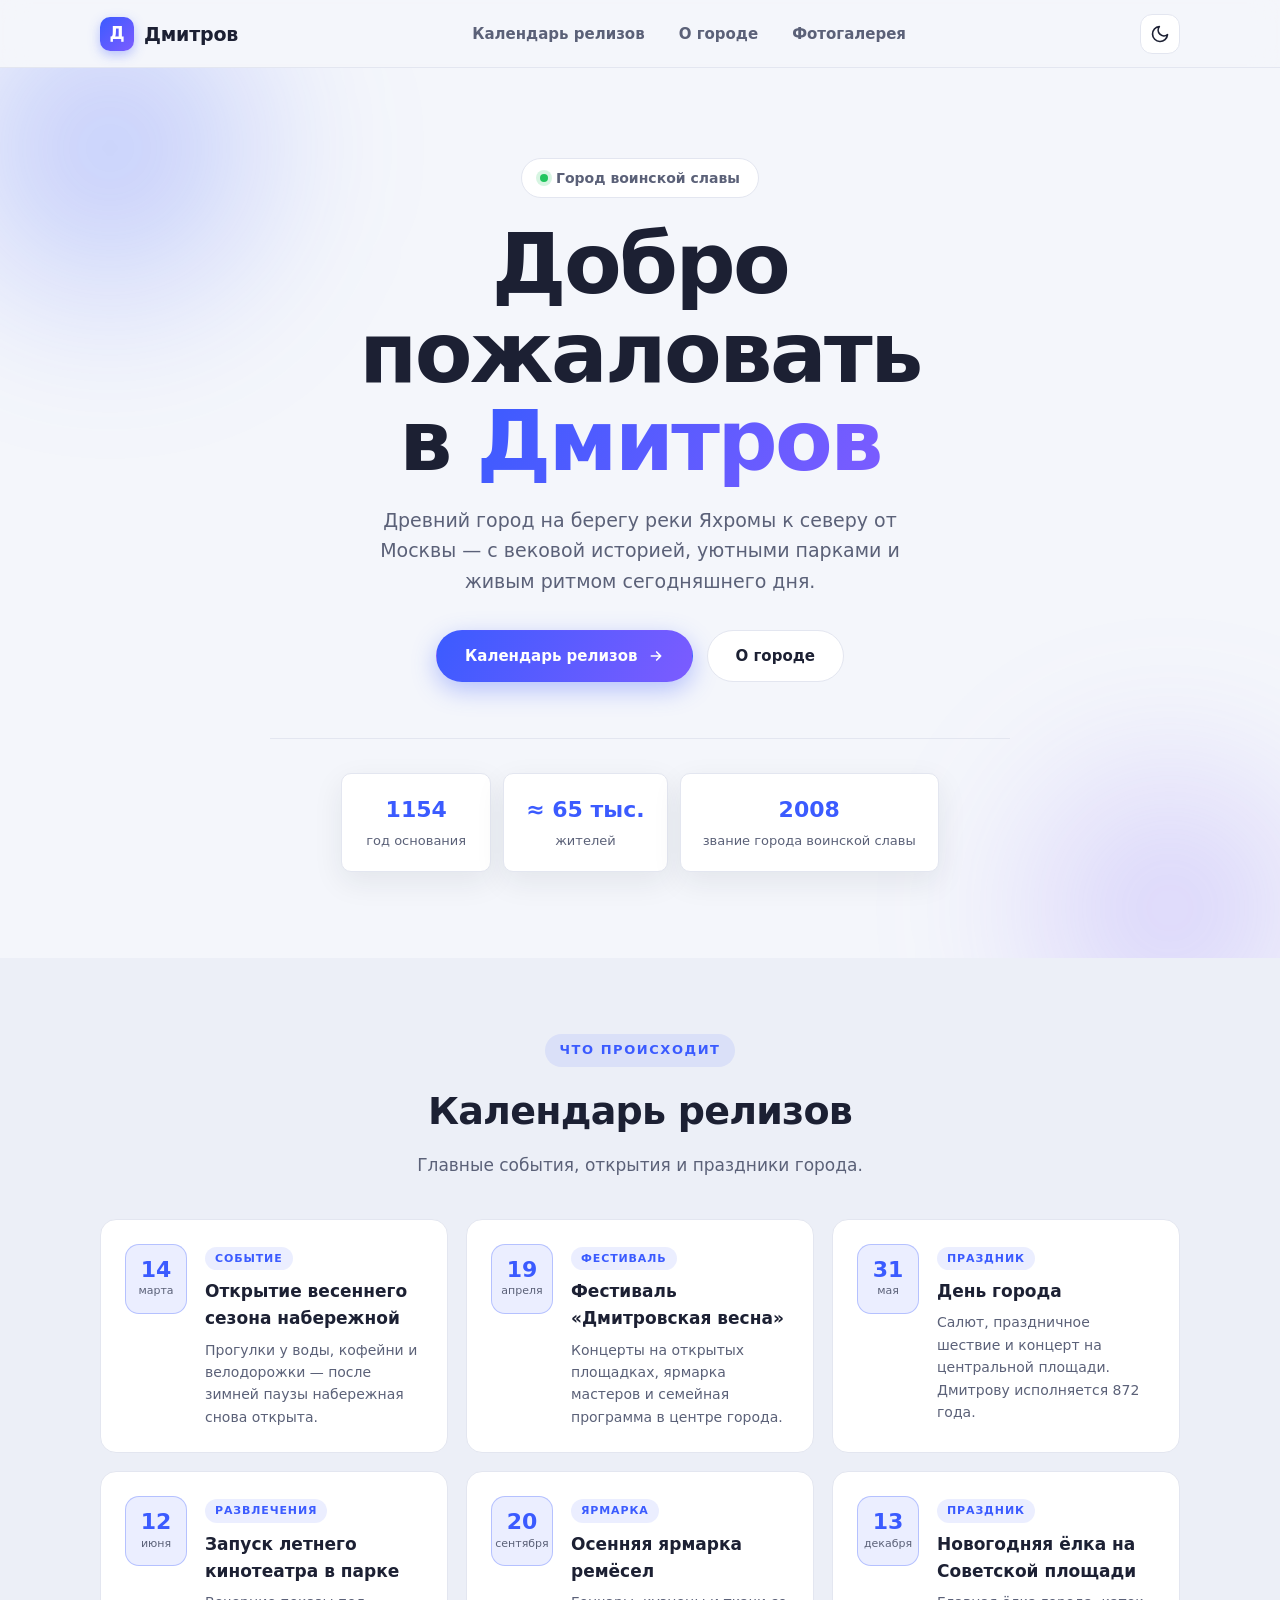
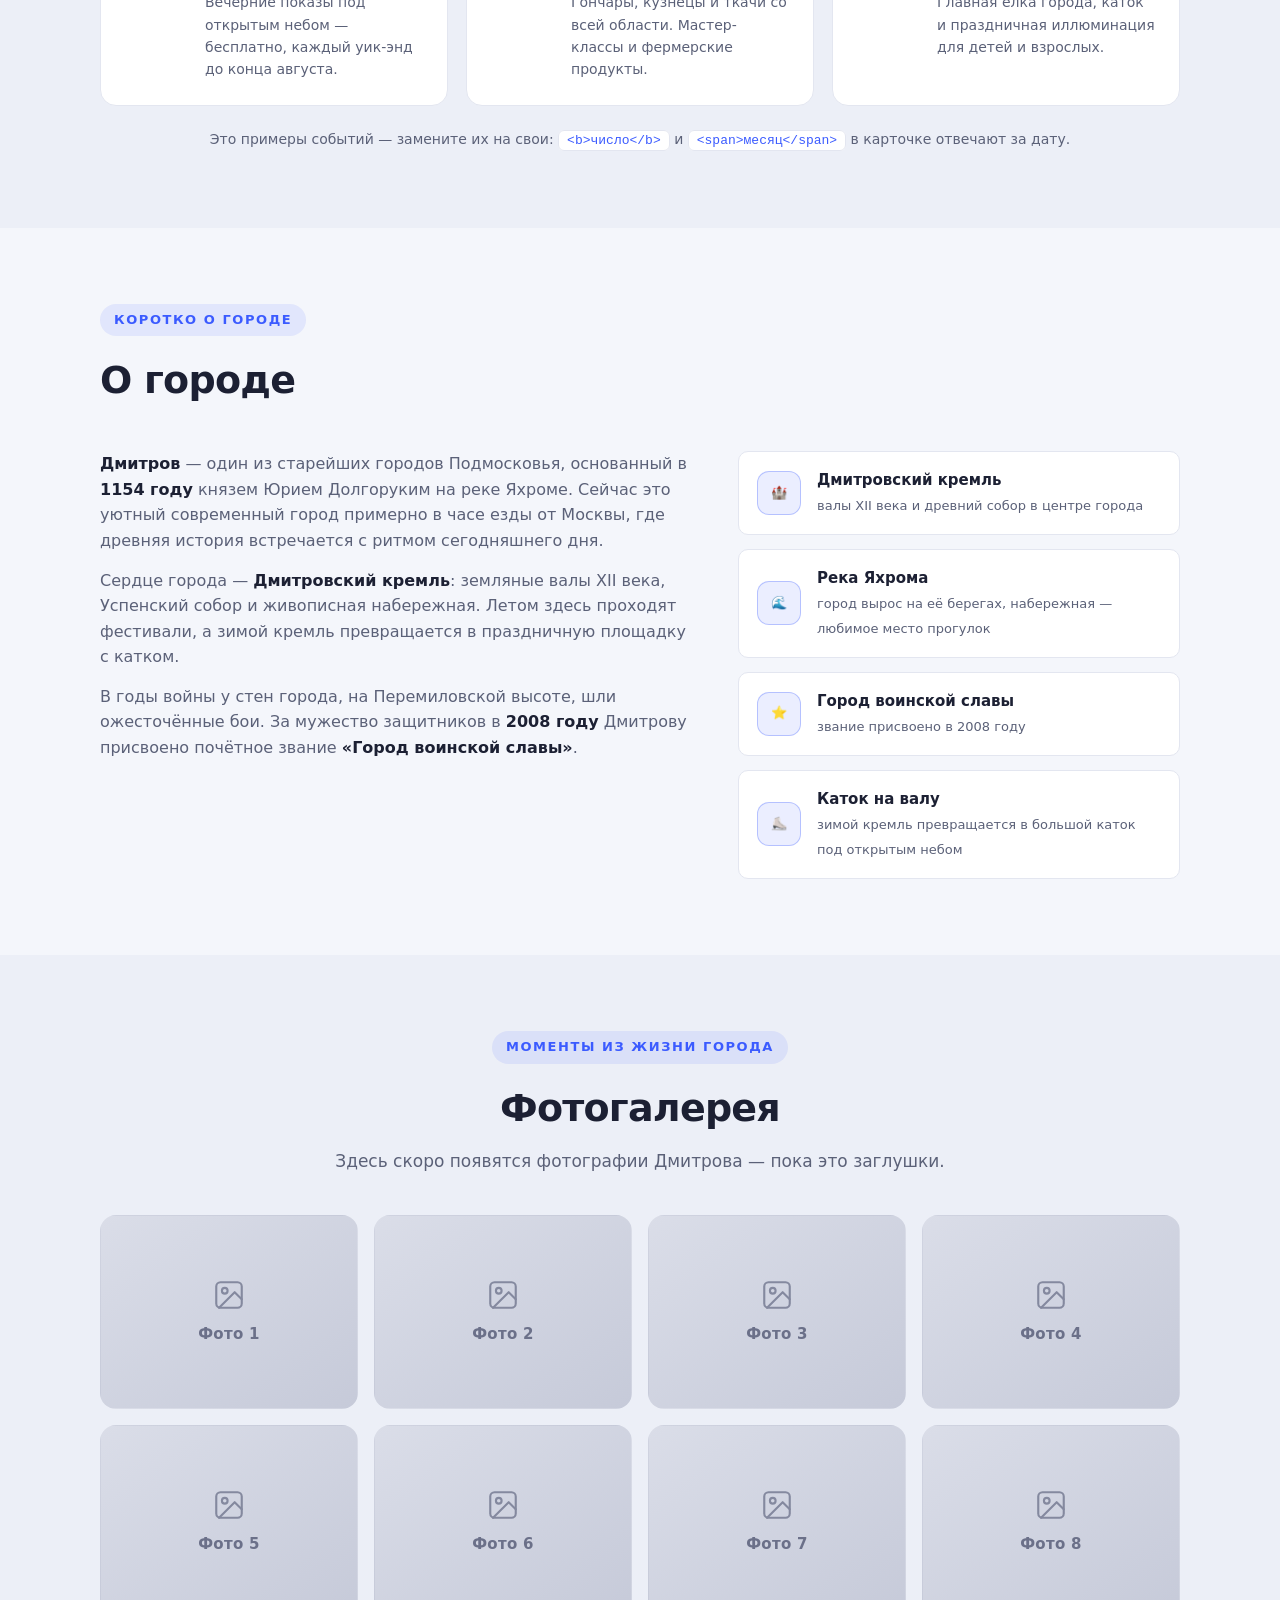
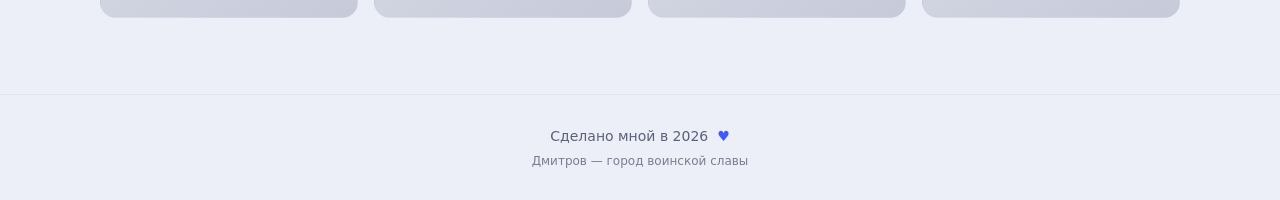
==== index.html @ 307b34b4 "Add files via upload" ====
<!DOCTYPE html>
<html lang="ru" data-theme="light">
<head>
  <meta charset="UTF-8">
  <meta name="viewport" content="width=device-width, initial-scale=1.0">
  <meta name="description" content="Дмитров — город воинской славы. Календарь релизов, обзор города и фотогалерея.">
  <title>Дмитров</title>
  <link rel="icon" href="data:image/svg+xml,%3Csvg xmlns='http://www.w3.org/2000/svg' viewBox='0 0 64 64'%3E%3Ccircle cx='32' cy='32' r='30' fill='%233b5bff'/%3E%3Ctext x='32' y='43' font-size='34' font-family='Arial' font-weight='bold' text-anchor='middle' fill='%23fff'%3E%D0%94%3C/text%3E%3C/svg%3E">
  <!-- Тема подключается до отрисовки, чтобы не мигал экран при загрузке -->
  <script>
    (function () {
      var saved = null;
      try { saved = localStorage.getItem('theme'); } catch (e) {}
      var prefersDark = window.matchMedia && window.matchMedia('(prefers-color-scheme: dark)').matches;
      document.documentElement.dataset.theme = saved || (prefersDark ? 'dark' : 'light');
    })();
  </script>
  <style>
    /* ============ Переменные и основы ============ */
    :root {
      --bg: #f4f6fb;
      --bg-alt: #eceff7;
      --surface: #ffffff;
      --text: #1c2033;
      --muted: #5b6178;
      --accent: #3b5bff;
      --accent-2: #7c5cff;
      --accent-soft: rgba(59, 91, 255, 0.10);
      --border: #e3e6f0;
      --shadow: 0 10px 30px rgba(28, 32, 51, 0.08);
      --shadow-lg: 0 18px 50px rgba(28, 32, 51, 0.14);
      --radius: 16px;
      --radius-sm: 10px;
      --header-h: 68px;
      --font: "Segoe UI", system-ui, -apple-system, "Helvetica Neue", Arial, sans-serif;
    }
    [data-theme="dark"] {
      --bg: #0e1120;
      --bg-alt: #141a2e;
      --surface: #181e36;
      --text: #eef0f8;
      --muted: #98a0bf;
      --accent: #8ba1ff;
      --accent-2: #a98bff;
      --accent-soft: rgba(139, 161, 255, 0.14);
      --border: #272e4d;
      --shadow: 0 10px 30px rgba(0, 0, 0, 0.35);
      --shadow-lg: 0 18px 50px rgba(0, 0, 0, 0.45);
    }

    * { margin: 0; padding: 0; box-sizing: border-box; }
    html { scroll-behavior: smooth; }
    body {
      font-family: var(--font);
      background: var(--bg);
      color: var(--text);
      line-height: 1.6;
      transition: background-color 0.35s ease, color 0.35s ease;
      -webkit-font-smoothing: antialiased;
    }
    a { color: var(--accent); text-decoration: none; }
    img { max-width: 100%; display: block; }

    .container { max-width: 1120px; margin: 0 auto; padding: 0 20px; }
    section[id] { scroll-margin-top: calc(var(--header-h) + 12px); }

    /* ============ Заголовки разделов ============ */
    .section { padding: 76px 0; }
    .section-head { max-width: 640px; margin-bottom: 40px; }
    .section-head.center { margin-left: auto; margin-right: auto; text-align: center; }
    .overline {
      display: inline-flex; align-items: center; gap: 8px;
      font-size: 13px; font-weight: 600; letter-spacing: 0.12em;
      text-transform: uppercase; color: var(--accent);
      background: var(--accent-soft);
      padding: 6px 14px; border-radius: 999px; margin-bottom: 14px;
    }
    .section-title { font-size: clamp(26px, 4vw, 38px); font-weight: 800; letter-spacing: -0.02em; }
    .section-sub { color: var(--muted); margin-top: 10px; font-size: 17px; }

    /* ============ Шапка ============ */
    .site-header {
      position: sticky; top: 0; z-index: 50;
      height: var(--header-h);
      background: color-mix(in srgb, var(--bg) 82%, transparent);
      -webkit-backdrop-filter: blur(14px);
      backdrop-filter: blur(14px);
      border-bottom: 1px solid var(--border);
    }
    .header-inner {
      height: var(--header-h);
      display: flex; align-items: center; justify-content: space-between; gap: 16px;
    }
    .brand { display: flex; align-items: center; gap: 10px; font-weight: 800; font-size: 19px; color: var(--text); letter-spacing: -0.01em; }
    .brand:hover { color: var(--accent); }
    .brand-logo {
      width: 34px; height: 34px; border-radius: 10px; flex-shrink: 0;
      display: grid; place-items: center;
      background: linear-gradient(135deg, var(--accent), var(--accent-2));
      color: #fff; font-weight: 800; font-size: 17px;
      box-shadow: 0 4px 12px rgba(59, 91, 255, 0.35);
    }
    .main-nav { display: flex; gap: 6px; }
    .main-nav a {
      color: var(--muted); font-weight: 600; font-size: 15px;
      padding: 8px 14px; border-radius: 999px; transition: color 0.25s, background-color 0.25s;
    }
    .main-nav a:hover { color: var(--accent); background: var(--accent-soft); }
    .header-actions { display: flex; align-items: center; gap: 8px; }
    .icon-btn {
      width: 40px; height: 40px; border-radius: 12px; border: 1px solid var(--border);
      background: var(--surface); color: var(--text); cursor: pointer;
      display: grid; place-items: center; transition: transform 0.2s, border-color 0.25s, box-shadow 0.25s;
      font-size: 18px;
    }
    .icon-btn:hover { transform: translateY(-2px); border-color: var(--accent); box-shadow: var(--shadow); }
    .icon-btn svg { width: 20px; height: 20px; }
    .nav-toggle { display: none; }

    /* иконки темы: показываем нужную в зависимости от data-theme */
    [data-theme="light"] .icon-sun { display: none; }
    [data-theme="dark"] .icon-moon { display: none; }

    /* ============ Герой ============ */
    .hero { position: relative; overflow: hidden; padding: 90px 0 86px; }
    .hero::before, .hero::after {
      content: ""; position: absolute; border-radius: 50%; filter: blur(70px); z-index: -1;
    }
    .hero::before { width: 460px; height: 460px; top: -150px; left: -120px; background: radial-gradient(circle, rgba(59, 91, 255, 0.35), transparent 65%); }
    .hero::after { width: 420px; height: 420px; bottom: -160px; right: -100px; background: radial-gradient(circle, rgba(124, 92, 255, 0.30), transparent 65%); }
    .hero-inner { text-align: center; max-width: 780px; margin: 0 auto; }
    .hero-badge {
      display: inline-flex; align-items: center; gap: 8px;
      font-size: 14px; font-weight: 600; color: var(--muted);
      border: 1px solid var(--border); background: var(--surface);
      padding: 8px 18px; border-radius: 999px; margin-bottom: 22px;
    }
    .hero-badge .dot { width: 8px; height: 8px; border-radius: 50%; background: #22c55e; box-shadow: 0 0 0 4px rgba(34, 197, 94, 0.18); }
    .hero-title {
      font-size: clamp(44px, 9vw, 84px); font-weight: 900; letter-spacing: -0.03em; line-height: 1.05;
    }
    .hero-title .grad {
      background: linear-gradient(120deg, var(--accent), var(--accent-2));
      -webkit-background-clip: text; background-clip: text; color: transparent;
    }
    .hero-sub { color: var(--muted); font-size: clamp(16px, 2.4vw, 19px); margin: 20px auto 34px; max-width: 560px; }
    .hero-actions { display: flex; gap: 14px; justify-content: center; flex-wrap: wrap; }
    .btn {
      display: inline-flex; align-items: center; gap: 10px;
      padding: 13px 28px; border-radius: 999px; font-weight: 700; font-size: 15px; cursor: pointer;
      border: 1px solid transparent; transition: transform 0.2s, box-shadow 0.25s, background-color 0.25s, color 0.25s;
    }
    .btn:hover { transform: translateY(-2px); }
    .btn-primary {
      background: linear-gradient(120deg, var(--accent), var(--accent-2)); color: #fff;
      box-shadow: 0 8px 24px rgba(59, 91, 255, 0.35);
    }
    .btn-primary:hover { box-shadow: 0 12px 30px rgba(59, 91, 255, 0.45); }
    .btn-ghost { background: var(--surface); color: var(--text); border-color: var(--border); }
    .btn-ghost:hover { border-color: var(--accent); color: var(--accent); box-shadow: var(--shadow); }

    .hero-stats {
      display: flex; justify-content: center; gap: 12px; flex-wrap: wrap;
      margin-top: 56px; padding-top: 34px; border-top: 1px solid var(--border);
    }
    .stat {
      min-width: 150px; padding: 18px 22px; border-radius: var(--radius-sm);
      background: var(--surface); border: 1px solid var(--border); box-shadow: var(--shadow);
    }
    .stat b { display: block; font-size: 22px; font-weight: 800; color: var(--accent); }
    .stat span { font-size: 13px; color: var(--muted); }

    /* ============ Календарь релизов ============ */
    #calendar { background: var(--bg-alt); }
    .cards-grid { display: grid; grid-template-columns: repeat(auto-fill, minmax(300px, 1fr)); gap: 18px; }
    .card {
      background: var(--surface); border: 1px solid var(--border); border-radius: var(--radius);
      padding: 24px; display: flex; gap: 18px; align-items: flex-start;
      transition: transform 0.3s, box-shadow 0.3s, border-color 0.3s;
    }
    .card:hover { transform: translateY(-4px); box-shadow: var(--shadow-lg); border-color: color-mix(in srgb, var(--accent) 45%, var(--border)); }
    .date-badge {
      flex-shrink: 0; width: 62px; height: 70px; border-radius: 14px;
      background: var(--accent-soft); border: 1px solid color-mix(in srgb, var(--accent) 30%, transparent);
      display: flex; flex-direction: column; align-items: center; justify-content: center;
    }
    .date-badge b { font-size: 22px; line-height: 1.1; color: var(--accent); }
    .date-badge span { font-size: 11px; text-transform: lowercase; color: var(--muted); }
    .card-body { flex: 1; min-width: 0; }
    .card-tag {
      display: inline-block; font-size: 11px; font-weight: 700; letter-spacing: 0.08em; text-transform: uppercase;
      color: var(--accent); background: var(--accent-soft);
      padding: 3px 10px; border-radius: 999px; margin-bottom: 8px;
    }
    .card-title { font-size: 17px; font-weight: 700; margin-bottom: 6px; }
    .card-text { font-size: 14px; color: var(--muted); }
    .cards-note { margin-top: 22px; font-size: 14px; color: var(--muted); text-align: center; }
    .cards-note code {
      background: var(--surface); border: 1px solid var(--border); border-radius: 6px;
      padding: 2px 8px; font-size: 13px; color: var(--accent);
    }

    /* ============ О городе ============ */
    .about-grid { display: grid; grid-template-columns: 1.15fr 0.85fr; gap: 40px; align-items: start; }
    .about-text p { color: var(--muted); font-size: 16px; margin-bottom: 14px; }
    .about-text p strong { color: var(--text); }
    .facts { display: grid; gap: 14px; }
    .fact {
      display: flex; gap: 16px; align-items: center;
      background: var(--surface); border: 1px solid var(--border); border-radius: var(--radius-sm);
      padding: 16px 18px; transition: transform 0.3s, box-shadow 0.3s;
    }
    .fact:hover { transform: translateX(4px); box-shadow: var(--shadow); }
    .fact-icon {
      width: 44px; height: 44px; border-radius: 12px; flex-shrink: 0;
      display: grid; place-items: center; font-size: 20px;
      background: var(--accent-soft); border: 1px solid color-mix(in srgb, var(--accent) 30%, transparent);
    }
    .fact b { display: block; font-size: 15px; }
    .fact span { font-size: 13px; color: var(--muted); }

    /* ============ Фотогалерея ============ */
    .gallery-grid { display: grid; grid-template-columns: repeat(4, 1fr); gap: 16px; }
    .photo-card {
      aspect-ratio: 4 / 3; border-radius: var(--radius); overflow: hidden;
      background: linear-gradient(145deg, #dadde8, #c6cad9);
      display: flex; flex-direction: column; align-items: center; justify-content: center; gap: 10px;
      color: #6b7089; cursor: pointer; position: relative;
      transition: transform 0.35s, box-shadow 0.35s, border-color 0.35s;
      border: 1px solid transparent;
    }
    [data-theme="dark"] .photo-card {
      background: linear-gradient(145deg, #242b49, #1a203b);
      color: #8d95b8;
    }
    .photo-card:hover { transform: translateY(-6px); box-shadow: var(--shadow-lg); border-color: color-mix(in srgb, var(--accent) 55%, transparent); }
    .photo-card svg { width: 34px; height: 34px; opacity: 0.75; }
    .photo-card span { font-size: 15px; font-weight: 700; letter-spacing: 0.02em; }
    .photo-card .hint {
      position: absolute; inset: auto 0 0 0; padding: 10px;
      text-align: center; font-size: 12px; color: var(--muted);
      background: linear-gradient(transparent, rgba(0, 0, 0, 0.35));
      opacity: 0; transform: translateY(6px); transition: opacity 0.3s, transform 0.3s;
      color: #fff;
    }
    .photo-card:hover .hint { opacity: 1; transform: translateY(0); }

    /* ============ Подвал ============ */
    .site-footer {
      border-top: 1px solid var(--border); background: var(--bg-alt);
      padding: 30px 0; text-align: center; color: var(--muted); font-size: 14px;
    }
    .site-footer .heart { color: var(--accent); }
    .site-footer .small { font-size: 12px; margin-top: 4px; opacity: 0.8; }

    /* ============ Анимация появления ============ */
    .reveal { opacity: 0; transform: translateY(26px); transition: opacity 0.7s ease, transform 0.7s ease; }
    .reveal.visible { opacity: 1; transform: translateY(0); }

    /* ============ Адаптивность ============ */
    @media (max-width: 900px) {
      .about-grid { grid-template-columns: 1fr; gap: 28px; }
      .gallery-grid { grid-template-columns: repeat(3, 1fr); }
      .photo-card:nth-child(n+7) { display: none; } /* на планшете показываем 6 фото */
    }
    @media (max-width: 720px) {
      .section { padding: 56px 0; }
      .nav-toggle { display: grid; }
      .main-nav {
        position: absolute; top: var(--header-h); left: 0; right: 0;
        flex-direction: column; gap: 0;
        background: var(--surface); border-bottom: 1px solid var(--border);
        padding: 12px 20px 16px; display: none;
        box-shadow: var(--shadow-lg);
      }
      .main-nav.open { display: flex; }
      .main-nav a { padding: 13px 14px; border-radius: 12px; }
      .hero { padding: 64px 0 60px; }
      .hero-stats { gap: 10px; }
      .stat { min-width: 130px; padding: 14px 16px; }
      .gallery-grid { grid-template-columns: repeat(2, 1fr); }
      .photo-card:nth-child(n+7) { display: flex; } /* на телефоне показываем все 8 */
    }
    @media (max-width: 420px) {
      .gallery-grid { grid-template-columns: 1fr; }
    }

    @media (prefers-reduced-motion: reduce) {
      html { scroll-behavior: auto; }
      *, *::before, *::after { transition-duration: 0.01ms !important; animation-duration: 0.01ms !important; }
      .reveal { opacity: 1; transform: none; }
    }
  </style>
</head>
<body>

  <!-- ============ Шапка ============ -->
  <header class="site-header">
    <div class="container header-inner">
      <a class="brand" href="#top">
        <span class="brand-logo">Д</span>
        <span>Дмитров</span>
      </a>
      <nav class="main-nav" id="mainNav">
        <a href="#calendar">Календарь релизов</a>
        <a href="#about">О городе</a>
        <a href="#gallery">Фотогалерея</a>
      </nav>
      <div class="header-actions">
        <button class="icon-btn" id="themeToggle" aria-label="Переключить светлую и тёмную тему">
          <svg class="icon-moon" viewBox="0 0 24 24" fill="none" stroke="currentColor" stroke-width="2" stroke-linecap="round" stroke-linejoin="round">
            <path d="M21 12.8A9 9 0 1 1 11.2 3a7 7 0 0 0 9.8 9.8z"/>
          </svg>
          <svg class="icon-sun" viewBox="0 0 24 24" fill="none" stroke="currentColor" stroke-width="2" stroke-linecap="round" stroke-linejoin="round">
            <circle cx="12" cy="12" r="4"/>
            <path d="M12 2v2M12 20v2M4.9 4.9l1.4 1.4M17.7 17.7l1.4 1.4M2 12h2M20 12h2M4.9 19.1l1.4-1.4M17.7 6.3l1.4-1.4"/>
          </svg>
        </button>
        <button class="icon-btn nav-toggle" id="navToggle" aria-label="Открыть меню" aria-expanded="false">
          <svg viewBox="0 0 24 24" fill="none" stroke="currentColor" stroke-width="2" stroke-linecap="round">
            <path d="M3 6h18M3 12h12M3 18h18"/>
          </svg>
        </button>
      </div>
    </div>
  </header>

  <main id="top">

    <!-- ============ Герой ============ -->
    <section class="hero">
      <div class="container hero-inner">
        <span class="hero-badge"><span class="dot"></span>Город воинской славы</span>
        <h1 class="hero-title">Добро пожаловать<br>в <span class="grad">Дмитров</span></h1>
        <p class="hero-sub">Древний город на берегу реки Яхромы к северу от Москвы — с вековой историей, уютными парками и живым ритмом сегодняшнего дня.</p>
        <div class="hero-actions">
          <a class="btn btn-primary" href="#calendar">Календарь релизов
            <svg width="16" height="16" viewBox="0 0 24 24" fill="none" stroke="currentColor" stroke-width="2.5" stroke-linecap="round" stroke-linejoin="round"><path d="M5 12h14M13 6l6 6-6 6"/></svg>
          </a>
          <a class="btn btn-ghost" href="#about">О городе</a>
        </div>
        <div class="hero-stats">
          <div class="stat"><b>1154</b><span>год основания</span></div>
          <div class="stat"><b>≈ 65 тыс.</b><span>жителей</span></div>
          <div class="stat"><b>2008</b><span>звание города воинской славы</span></div>
        </div>
      </div>
    </section>

    <!-- ============ Календарь релизов ============ -->
    <section class="section" id="calendar">
      <div class="container">
        <div class="section-head center reveal">
          <span class="overline">Что происходит</span>
          <h2 class="section-title">Календарь релизов</h2>
          <p class="section-sub">Главные события, открытия и праздники города.</p>
        </div>
        <div class="cards-grid">
          <article class="card reveal">
            <div class="date-badge"><b>14</b><span>марта</span></div>
            <div class="card-body">
              <span class="card-tag">Событие</span>
              <h3 class="card-title">Открытие весеннего сезона набережной</h3>
              <p class="card-text">Прогулки у воды, кофейни и велодорожки — после зимней паузы набережная снова открыта.</p>
            </div>
          </article>
          <article class="card reveal">
            <div class="date-badge"><b>19</b><span>апреля</span></div>
            <div class="card-body">
              <span class="card-tag">Фестиваль</span>
              <h3 class="card-title">Фестиваль «Дмитровская весна»</h3>
              <p class="card-text">Концерты на открытых площадках, ярмарка мастеров и семейная программа в центре города.</p>
            </div>
          </article>
          <article class="card reveal">
            <div class="date-badge"><b>31</b><span>мая</span></div>
            <div class="card-body">
              <span class="card-tag">Праздник</span>
              <h3 class="card-title">День города</h3>
              <p class="card-text">Салют, праздничное шествие и концерт на центральной площади. Дмитрову исполняется 872 года.</p>
            </div>
          </article>
          <article class="card reveal">
            <div class="date-badge"><b>12</b><span>июня</span></div>
            <div class="card-body">
              <span class="card-tag">Развлечения</span>
              <h3 class="card-title">Запуск летнего кинотеатра в парке</h3>
              <p class="card-text">Вечерние показы под открытым небом — бесплатно, каждый уик-энд до конца августа.</p>
            </div>
          </article>
          <article class="card reveal">
            <div class="date-badge"><b>20</b><span>сентября</span></div>
            <div class="card-body">
              <span class="card-tag">Ярмарка</span>
              <h3 class="card-title">Осенняя ярмарка ремёсел</h3>
              <p class="card-text">Гончары, кузнецы и ткачи со всей области. Мастер-классы и фермерские продукты.</p>
            </div>
          </article>
          <article class="card reveal">
            <div class="date-badge"><b>13</b><span>декабря</span></div>
            <div class="card-body">
              <span class="card-tag">Праздник</span>
              <h3 class="card-title">Новогодняя ёлка на Советской площади</h3>
              <p class="card-text">Главная ёлка города, каток и праздничная иллюминация для детей и взрослых.</p>
            </div>
          </article>
        </div>
        <p class="cards-note">Это примеры событий — замените их на свои: <code>&lt;b&gt;число&lt;/b&gt;</code> и <code>&lt;span&gt;месяц&lt;/span&gt;</code> в карточке отвечают за дату.</p>
      </div>
    </section>

    <!-- ============ О городе ============ -->
    <section class="section" id="about">
      <div class="container">
        <div class="section-head reveal">
          <span class="overline">Коротко о городе</span>
          <h2 class="section-title">О городе</h2>
        </div>
        <div class="about-grid">
          <div class="about-text reveal">
            <p><strong>Дмитров</strong> — один из старейших городов Подмосковья, основанный в <strong>1154 году</strong> князем Юрием Долгоруким на реке Яхроме. Сейчас это уютный современный город примерно в часе езды от Москвы, где древняя история встречается с ритмом сегодняшнего дня.</p>
            <p>Сердце города — <strong>Дмитровский кремль</strong>: земляные валы XII века, Успенский собор и живописная набережная. Летом здесь проходят фестивали, а зимой кремль превращается в праздничную площадку с катком.</p>
            <p>В годы войны у стен города, на Перемиловской высоте, шли ожесточённые бои. За мужество защитников в <strong>2008 году</strong> Дмитрову присвоено почётное звание <strong>«Город воинской славы»</strong>.</p>
          </div>
          <div class="facts">
            <div class="fact reveal">
              <span class="fact-icon">🏰</span>
              <div><b>Дмитровский кремль</b><span>валы XII века и древний собор в центре города</span></div>
            </div>
            <div class="fact reveal">
              <span class="fact-icon">🌊</span>
              <div><b>Река Яхрома</b><span>город вырос на её берегах, набережная — любимое место прогулок</span></div>
            </div>
            <div class="fact reveal">
              <span class="fact-icon">⭐</span>
              <div><b>Город воинской славы</b><span>звание присвоено в 2008 году</span></div>
            </div>
            <div class="fact reveal">
              <span class="fact-icon">⛸️</span>
              <div><b>Каток на валу</b><span>зимой кремль превращается в большой каток под открытым небом</span></div>
            </div>
          </div>
        </div>
      </div>
    </section>

    <!-- ============ Фотогалерея ============ -->
    <section class="section" id="gallery" style="background: var(--bg-alt);">
      <div class="container">
        <div class="section-head center reveal">
          <span class="overline">Моменты из жизни города</span>
          <h2 class="section-title">Фотогалерея</h2>
          <p class="section-sub">Здесь скоро появятся фотографии Дмитрова — пока это заглушки.</p>
        </div>
        <div class="gallery-grid">
          <div class="photo-card reveal">
            <svg viewBox="0 0 24 24" fill="none" stroke="currentColor" stroke-width="1.5" stroke-linecap="round" stroke-linejoin="round">
              <rect x="3" y="3" width="18" height="18" rx="3"/><circle cx="9" cy="9" r="2"/><path d="M21 15l-5-5L5 21"/>
            </svg>
            <span>Фото 1</span>
            <span class="hint">Здесь будет фото</span>
          </div>
          <div class="photo-card reveal">
            <svg viewBox="0 0 24 24" fill="none" stroke="currentColor" stroke-width="1.5" stroke-linecap="round" stroke-linejoin="round">
              <rect x="3" y="3" width="18" height="18" rx="3"/><circle cx="9" cy="9" r="2"/><path d="M21 15l-5-5L5 21"/>
            </svg>
            <span>Фото 2</span>
            <span class="hint">Здесь будет фото</span>
          </div>
          <div class="photo-card reveal">
            <svg viewBox="0 0 24 24" fill="none" stroke="currentColor" stroke-width="1.5" stroke-linecap="round" stroke-linejoin="round">
              <rect x="3" y="3" width="18" height="18" rx="3"/><circle cx="9" cy="9" r="2"/><path d="M21 15l-5-5L5 21"/>
            </svg>
            <span>Фото 3</span>
            <span class="hint">Здесь будет фото</span>
          </div>
          <div class="photo-card reveal">
            <svg viewBox="0 0 24 24" fill="none" stroke="currentColor" stroke-width="1.5" stroke-linecap="round" stroke-linejoin="round">
              <rect x="3" y="3" width="18" height="18" rx="3"/><circle cx="9" cy="9" r="2"/><path d="M21 15l-5-5L5 21"/>
            </svg>
            <span>Фото 4</span>
            <span class="hint">Здесь будет фото</span>
          </div>
          <div class="photo-card reveal">
            <svg viewBox="0 0 24 24" fill="none" stroke="currentColor" stroke-width="1.5" stroke-linecap="round" stroke-linejoin="round">
              <rect x="3" y="3" width="18" height="18" rx="3"/><circle cx="9" cy="9" r="2"/><path d="M21 15l-5-5L5 21"/>
            </svg>
            <span>Фото 5</span>
            <span class="hint">Здесь будет фото</span>
          </div>
          <div class="photo-card reveal">
            <svg viewBox="0 0 24 24" fill="none" stroke="currentColor" stroke-width="1.5" stroke-linecap="round" stroke-linejoin="round">
              <rect x="3" y="3" width="18" height="18" rx="3"/><circle cx="9" cy="9" r="2"/><path d="M21 15l-5-5L5 21"/>
            </svg>
            <span>Фото 6</span>
            <span class="hint">Здесь будет фото</span>
          </div>
          <div class="photo-card reveal">
            <svg viewBox="0 0 24 24" fill="none" stroke="currentColor" stroke-width="1.5" stroke-linecap="round" stroke-linejoin="round">
              <rect x="3" y="3" width="18" height="18" rx="3"/><circle cx="9" cy="9" r="2"/><path d="M21 15l-5-5L5 21"/>
            </svg>
            <span>Фото 7</span>
            <span class="hint">Здесь будет фото</span>
          </div>
          <div class="photo-card reveal">
            <svg viewBox="0 0 24 24" fill="none" stroke="currentColor" stroke-width="1.5" stroke-linecap="round" stroke-linejoin="round">
              <rect x="3" y="3" width="18" height="18" rx="3"/><circle cx="9" cy="9" r="2"/><path d="M21 15l-5-5L5 21"/>
            </svg>
            <span>Фото 8</span>
            <span class="hint">Здесь будет фото</span>
          </div>
        </div>
      </div>
    </section>

  </main>

  <!-- ============ Подвал ============ -->
  <footer class="site-footer">
    <div class="container">
      Сделано мной в 2026&nbsp;&nbsp;<span class="heart">♥</span>
      <div class="small">Дмитров — город воинской славы</div>
    </div>
  </footer>

  <script>
    // ============ Переключение темы ============
    var root = document.documentElement;
    var themeToggle = document.getElementById('themeToggle');
    themeToggle.addEventListener('click', function () {
      var next = root.dataset.theme === 'dark' ? 'light' : 'dark';
      root.dataset.theme = next;
      try { localStorage.setItem('theme', next); } catch (e) {}
    });

    // ============ Мобильное меню ============
    var nav = document.getElementById('mainNav');
    var navToggle = document.getElementById('navToggle');
    navToggle.addEventListener('click', function () {
      var open = nav.classList.toggle('open');
      navToggle.setAttribute('aria-expanded', open ? 'true' : 'false');
    });
    nav.querySelectorAll('a').forEach(function (link) {
      link.addEventListener('click', function () {
        nav.classList.remove('open');
        navToggle.setAttribute('aria-expanded', 'false');
      });
    });

    // ============ Плавное появление при прокрутке ============
    if ('IntersectionObserver' in window) {
      var revealObserver = new IntersectionObserver(function (entries) {
        entries.forEach(function (entry) {
          if (entry.isIntersecting) {
            entry.target.classList.add('visible');
            revealObserver.unobserve(entry.target);
          }
        });
      }, { threshold: 0.12 });
      document.querySelectorAll('.reveal').forEach(function (el, i) {
        // лёгкая каскадная задержка для карточек сеток
        el.style.transitionDelay = Math.min((i % 4) * 70, 210) + 'ms';
        revealObserver.observe(el);
      });
    } else {
      document.querySelectorAll('.reveal').forEach(function (el) { el.classList.add('visible'); });
    }
  </script>
</body>
</html>
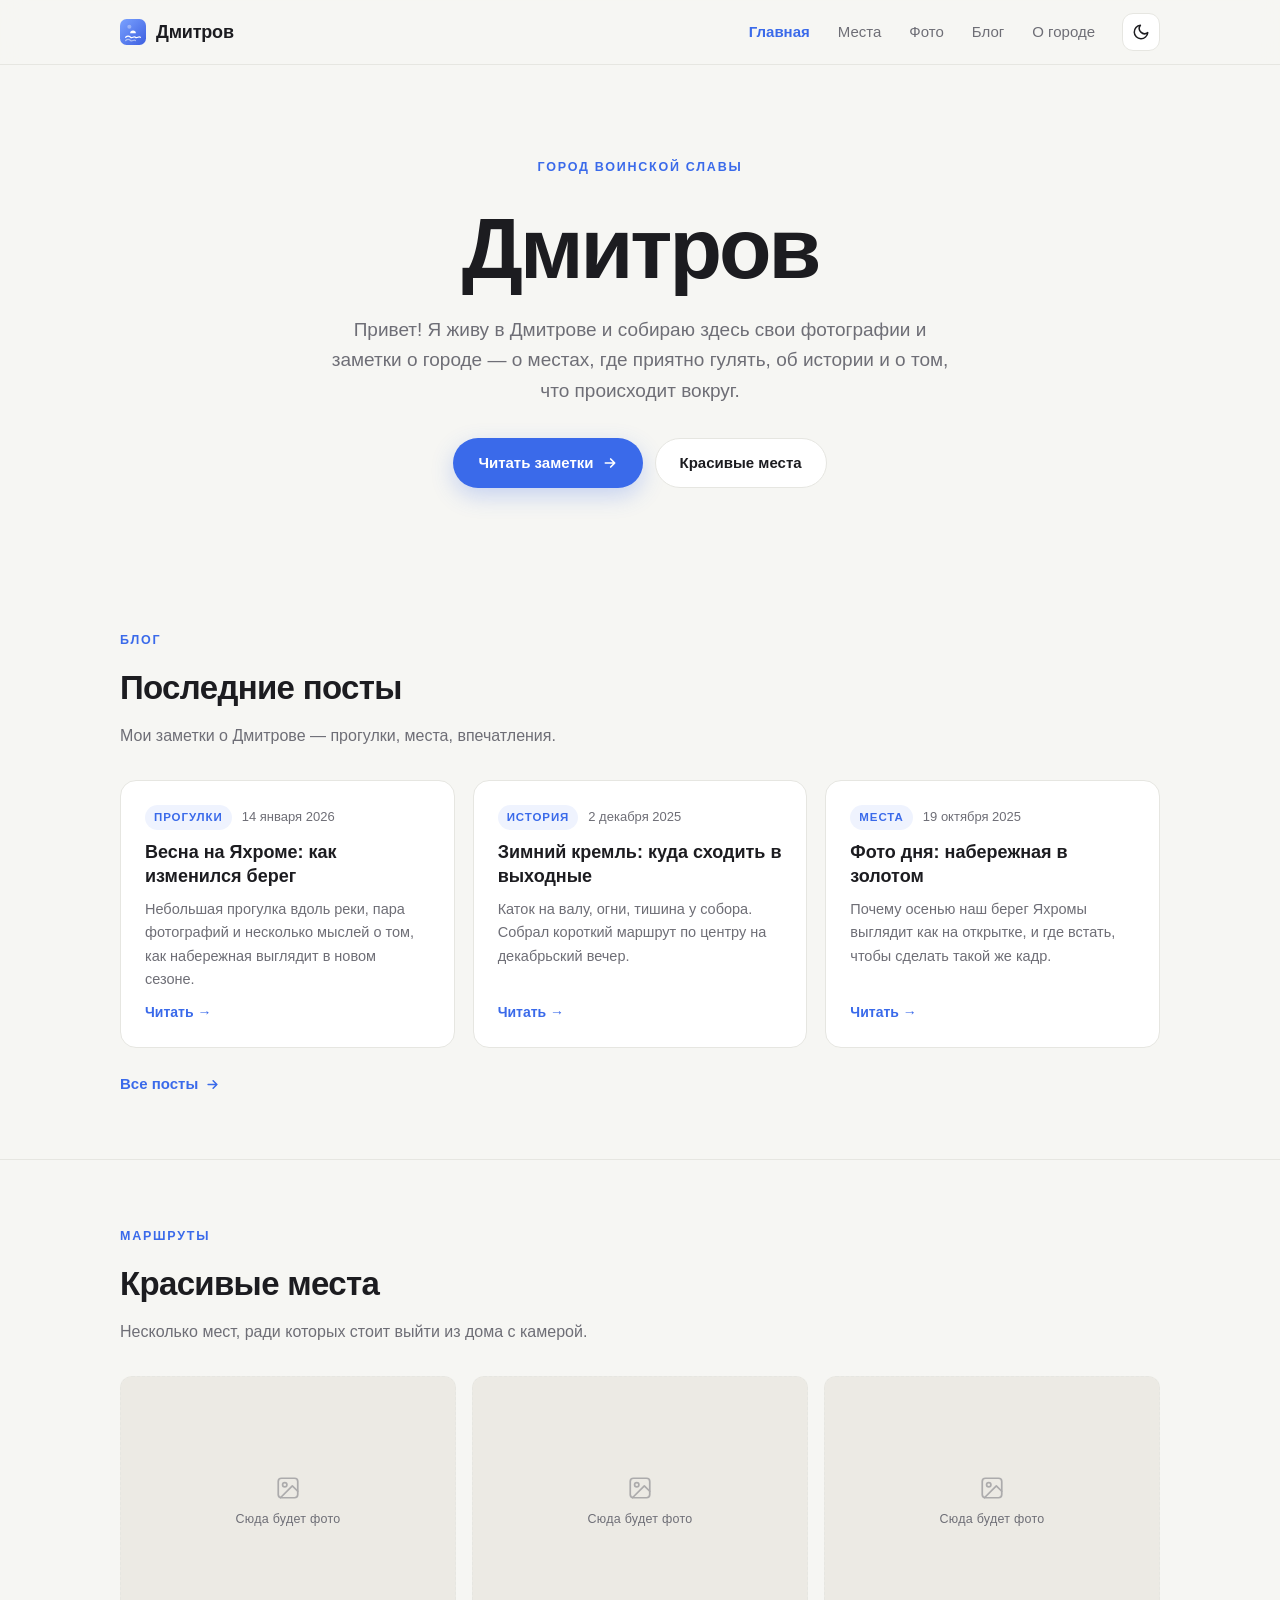
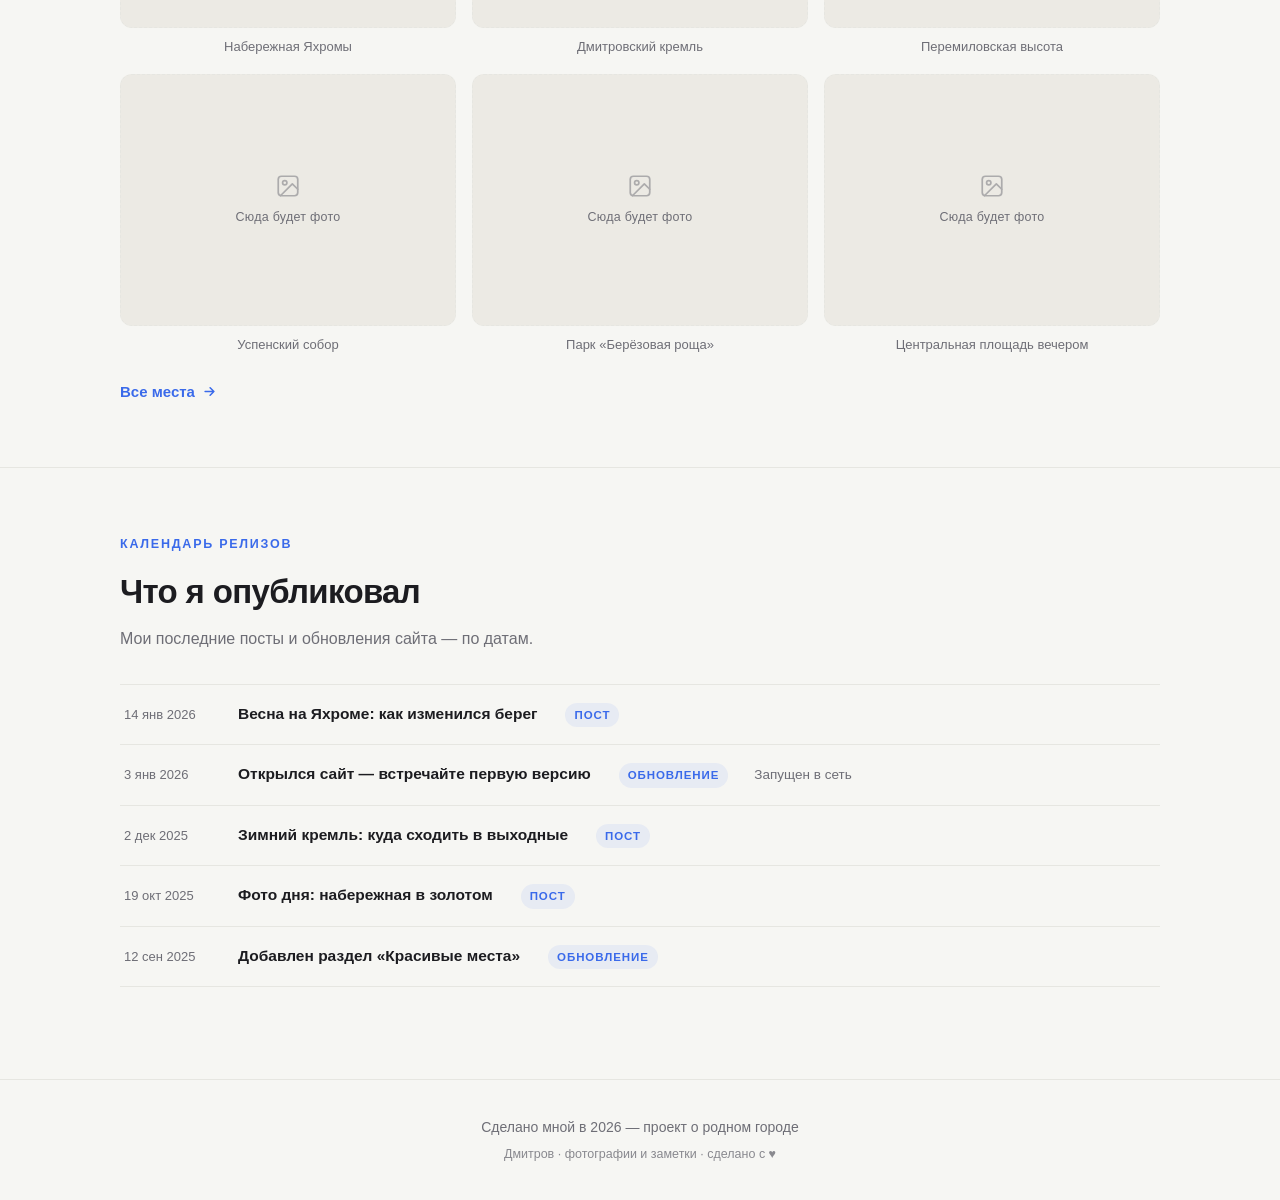
==== commit 73a3e2b1: "Add files via upload" ====
--- a/index.html
+++ b/index.html
@@ -3,511 +3,175 @@
 <head>
   <meta charset="UTF-8">
   <meta name="viewport" content="width=device-width, initial-scale=1.0">
-  <meta name="description" content="Дмитров — город воинской славы. Календарь релизов, обзор города и фотогалерея.">
-  <title>Дмитров</title>
-  <link rel="icon" href="data:image/svg+xml,%3Csvg xmlns='http://www.w3.org/2000/svg' viewBox='0 0 64 64'%3E%3Ccircle cx='32' cy='32' r='30' fill='%233b5bff'/%3E%3Ctext x='32' y='43' font-size='34' font-family='Arial' font-weight='bold' text-anchor='middle' fill='%23fff'%3E%D0%94%3C/text%3E%3C/svg%3E">
-  <!-- Тема подключается до отрисовки, чтобы не мигал экран при загрузке -->
+  <meta name="description" content="Дмитров — мой личный сайт о родном городе: фотографии, заметки, красивые места.">
+  <meta name="theme-color" content="#3d5fe0">
+  <title>Дмитров — мой город</title>
+  <link rel="icon" type="image/svg+xml" href="favicon.svg">
+  <link rel="stylesheet" href="style.css">
+  <!-- Тема ставится до отрисовки, чтобы не мигал экран -->
   <script>
     (function () {
-      var saved = null;
-      try { saved = localStorage.getItem('theme'); } catch (e) {}
-      var prefersDark = window.matchMedia && window.matchMedia('(prefers-color-scheme: dark)').matches;
-      document.documentElement.dataset.theme = saved || (prefersDark ? 'dark' : 'light');
+      var s = 'light';
+      try { s = localStorage.getItem('theme') || s; } catch (e) {}
+      if (s !== 'light' && s !== 'dark') { s = 'light'; }
+      document.documentElement.dataset.theme = s;
+      document.documentElement.classList.add('js');
     })();
   </script>
-  <style>
-    /* ============ Переменные и основы ============ */
-    :root {
-      --bg: #f4f6fb;
-      --bg-alt: #eceff7;
-      --surface: #ffffff;
-      --text: #1c2033;
-      --muted: #5b6178;
-      --accent: #3b5bff;
-      --accent-2: #7c5cff;
-      --accent-soft: rgba(59, 91, 255, 0.10);
-      --border: #e3e6f0;
-      --shadow: 0 10px 30px rgba(28, 32, 51, 0.08);
-      --shadow-lg: 0 18px 50px rgba(28, 32, 51, 0.14);
-      --radius: 16px;
-      --radius-sm: 10px;
-      --header-h: 68px;
-      --font: "Segoe UI", system-ui, -apple-system, "Helvetica Neue", Arial, sans-serif;
-    }
-    [data-theme="dark"] {
-      --bg: #0e1120;
-      --bg-alt: #141a2e;
-      --surface: #181e36;
-      --text: #eef0f8;
-      --muted: #98a0bf;
-      --accent: #8ba1ff;
-      --accent-2: #a98bff;
-      --accent-soft: rgba(139, 161, 255, 0.14);
-      --border: #272e4d;
-      --shadow: 0 10px 30px rgba(0, 0, 0, 0.35);
-      --shadow-lg: 0 18px 50px rgba(0, 0, 0, 0.45);
-    }
-
-    * { margin: 0; padding: 0; box-sizing: border-box; }
-    html { scroll-behavior: smooth; }
-    body {
-      font-family: var(--font);
-      background: var(--bg);
-      color: var(--text);
-      line-height: 1.6;
-      transition: background-color 0.35s ease, color 0.35s ease;
-      -webkit-font-smoothing: antialiased;
-    }
-    a { color: var(--accent); text-decoration: none; }
-    img { max-width: 100%; display: block; }
-
-    .container { max-width: 1120px; margin: 0 auto; padding: 0 20px; }
-    section[id] { scroll-margin-top: calc(var(--header-h) + 12px); }
-
-    /* ============ Заголовки разделов ============ */
-    .section { padding: 76px 0; }
-    .section-head { max-width: 640px; margin-bottom: 40px; }
-    .section-head.center { margin-left: auto; margin-right: auto; text-align: center; }
-    .overline {
-      display: inline-flex; align-items: center; gap: 8px;
-      font-size: 13px; font-weight: 600; letter-spacing: 0.12em;
-      text-transform: uppercase; color: var(--accent);
-      background: var(--accent-soft);
-      padding: 6px 14px; border-radius: 999px; margin-bottom: 14px;
-    }
-    .section-title { font-size: clamp(26px, 4vw, 38px); font-weight: 800; letter-spacing: -0.02em; }
-    .section-sub { color: var(--muted); margin-top: 10px; font-size: 17px; }
-
-    /* ============ Шапка ============ */
-    .site-header {
-      position: sticky; top: 0; z-index: 50;
-      height: var(--header-h);
-      background: color-mix(in srgb, var(--bg) 82%, transparent);
-      -webkit-backdrop-filter: blur(14px);
-      backdrop-filter: blur(14px);
-      border-bottom: 1px solid var(--border);
-    }
-    .header-inner {
-      height: var(--header-h);
-      display: flex; align-items: center; justify-content: space-between; gap: 16px;
-    }
-    .brand { display: flex; align-items: center; gap: 10px; font-weight: 800; font-size: 19px; color: var(--text); letter-spacing: -0.01em; }
-    .brand:hover { color: var(--accent); }
-    .brand-logo {
-      width: 34px; height: 34px; border-radius: 10px; flex-shrink: 0;
-      display: grid; place-items: center;
-      background: linear-gradient(135deg, var(--accent), var(--accent-2));
-      color: #fff; font-weight: 800; font-size: 17px;
-      box-shadow: 0 4px 12px rgba(59, 91, 255, 0.35);
-    }
-    .main-nav { display: flex; gap: 6px; }
-    .main-nav a {
-      color: var(--muted); font-weight: 600; font-size: 15px;
-      padding: 8px 14px; border-radius: 999px; transition: color 0.25s, background-color 0.25s;
-    }
-    .main-nav a:hover { color: var(--accent); background: var(--accent-soft); }
-    .header-actions { display: flex; align-items: center; gap: 8px; }
-    .icon-btn {
-      width: 40px; height: 40px; border-radius: 12px; border: 1px solid var(--border);
-      background: var(--surface); color: var(--text); cursor: pointer;
-      display: grid; place-items: center; transition: transform 0.2s, border-color 0.25s, box-shadow 0.25s;
-      font-size: 18px;
-    }
-    .icon-btn:hover { transform: translateY(-2px); border-color: var(--accent); box-shadow: var(--shadow); }
-    .icon-btn svg { width: 20px; height: 20px; }
-    .nav-toggle { display: none; }
-
-    /* иконки темы: показываем нужную в зависимости от data-theme */
-    [data-theme="light"] .icon-sun { display: none; }
-    [data-theme="dark"] .icon-moon { display: none; }
-
-    /* ============ Герой ============ */
-    .hero { position: relative; overflow: hidden; padding: 90px 0 86px; }
-    .hero::before, .hero::after {
-      content: ""; position: absolute; border-radius: 50%; filter: blur(70px); z-index: -1;
-    }
-    .hero::before { width: 460px; height: 460px; top: -150px; left: -120px; background: radial-gradient(circle, rgba(59, 91, 255, 0.35), transparent 65%); }
-    .hero::after { width: 420px; height: 420px; bottom: -160px; right: -100px; background: radial-gradient(circle, rgba(124, 92, 255, 0.30), transparent 65%); }
-    .hero-inner { text-align: center; max-width: 780px; margin: 0 auto; }
-    .hero-badge {
-      display: inline-flex; align-items: center; gap: 8px;
-      font-size: 14px; font-weight: 600; color: var(--muted);
-      border: 1px solid var(--border); background: var(--surface);
-      padding: 8px 18px; border-radius: 999px; margin-bottom: 22px;
-    }
-    .hero-badge .dot { width: 8px; height: 8px; border-radius: 50%; background: #22c55e; box-shadow: 0 0 0 4px rgba(34, 197, 94, 0.18); }
-    .hero-title {
-      font-size: clamp(44px, 9vw, 84px); font-weight: 900; letter-spacing: -0.03em; line-height: 1.05;
-    }
-    .hero-title .grad {
-      background: linear-gradient(120deg, var(--accent), var(--accent-2));
-      -webkit-background-clip: text; background-clip: text; color: transparent;
-    }
-    .hero-sub { color: var(--muted); font-size: clamp(16px, 2.4vw, 19px); margin: 20px auto 34px; max-width: 560px; }
-    .hero-actions { display: flex; gap: 14px; justify-content: center; flex-wrap: wrap; }
-    .btn {
-      display: inline-flex; align-items: center; gap: 10px;
-      padding: 13px 28px; border-radius: 999px; font-weight: 700; font-size: 15px; cursor: pointer;
-      border: 1px solid transparent; transition: transform 0.2s, box-shadow 0.25s, background-color 0.25s, color 0.25s;
-    }
-    .btn:hover { transform: translateY(-2px); }
-    .btn-primary {
-      background: linear-gradient(120deg, var(--accent), var(--accent-2)); color: #fff;
-      box-shadow: 0 8px 24px rgba(59, 91, 255, 0.35);
-    }
-    .btn-primary:hover { box-shadow: 0 12px 30px rgba(59, 91, 255, 0.45); }
-    .btn-ghost { background: var(--surface); color: var(--text); border-color: var(--border); }
-    .btn-ghost:hover { border-color: var(--accent); color: var(--accent); box-shadow: var(--shadow); }
-
-    .hero-stats {
-      display: flex; justify-content: center; gap: 12px; flex-wrap: wrap;
-      margin-top: 56px; padding-top: 34px; border-top: 1px solid var(--border);
-    }
-    .stat {
-      min-width: 150px; padding: 18px 22px; border-radius: var(--radius-sm);
-      background: var(--surface); border: 1px solid var(--border); box-shadow: var(--shadow);
-    }
-    .stat b { display: block; font-size: 22px; font-weight: 800; color: var(--accent); }
-    .stat span { font-size: 13px; color: var(--muted); }
-
-    /* ============ Календарь релизов ============ */
-    #calendar { background: var(--bg-alt); }
-    .cards-grid { display: grid; grid-template-columns: repeat(auto-fill, minmax(300px, 1fr)); gap: 18px; }
-    .card {
-      background: var(--surface); border: 1px solid var(--border); border-radius: var(--radius);
-      padding: 24px; display: flex; gap: 18px; align-items: flex-start;
-      transition: transform 0.3s, box-shadow 0.3s, border-color 0.3s;
-    }
-    .card:hover { transform: translateY(-4px); box-shadow: var(--shadow-lg); border-color: color-mix(in srgb, var(--accent) 45%, var(--border)); }
-    .date-badge {
-      flex-shrink: 0; width: 62px; height: 70px; border-radius: 14px;
-      background: var(--accent-soft); border: 1px solid color-mix(in srgb, var(--accent) 30%, transparent);
-      display: flex; flex-direction: column; align-items: center; justify-content: center;
-    }
-    .date-badge b { font-size: 22px; line-height: 1.1; color: var(--accent); }
-    .date-badge span { font-size: 11px; text-transform: lowercase; color: var(--muted); }
-    .card-body { flex: 1; min-width: 0; }
-    .card-tag {
-      display: inline-block; font-size: 11px; font-weight: 700; letter-spacing: 0.08em; text-transform: uppercase;
-      color: var(--accent); background: var(--accent-soft);
-      padding: 3px 10px; border-radius: 999px; margin-bottom: 8px;
-    }
-    .card-title { font-size: 17px; font-weight: 700; margin-bottom: 6px; }
-    .card-text { font-size: 14px; color: var(--muted); }
-    .cards-note { margin-top: 22px; font-size: 14px; color: var(--muted); text-align: center; }
-    .cards-note code {
-      background: var(--surface); border: 1px solid var(--border); border-radius: 6px;
-      padding: 2px 8px; font-size: 13px; color: var(--accent);
-    }
-
-    /* ============ О городе ============ */
-    .about-grid { display: grid; grid-template-columns: 1.15fr 0.85fr; gap: 40px; align-items: start; }
-    .about-text p { color: var(--muted); font-size: 16px; margin-bottom: 14px; }
-    .about-text p strong { color: var(--text); }
-    .facts { display: grid; gap: 14px; }
-    .fact {
-      display: flex; gap: 16px; align-items: center;
-      background: var(--surface); border: 1px solid var(--border); border-radius: var(--radius-sm);
-      padding: 16px 18px; transition: transform 0.3s, box-shadow 0.3s;
-    }
-    .fact:hover { transform: translateX(4px); box-shadow: var(--shadow); }
-    .fact-icon {
-      width: 44px; height: 44px; border-radius: 12px; flex-shrink: 0;
-      display: grid; place-items: center; font-size: 20px;
-      background: var(--accent-soft); border: 1px solid color-mix(in srgb, var(--accent) 30%, transparent);
-    }
-    .fact b { display: block; font-size: 15px; }
-    .fact span { font-size: 13px; color: var(--muted); }
-
-    /* ============ Фотогалерея ============ */
-    .gallery-grid { display: grid; grid-template-columns: repeat(4, 1fr); gap: 16px; }
-    .photo-card {
-      aspect-ratio: 4 / 3; border-radius: var(--radius); overflow: hidden;
-      background: linear-gradient(145deg, #dadde8, #c6cad9);
-      display: flex; flex-direction: column; align-items: center; justify-content: center; gap: 10px;
-      color: #6b7089; cursor: pointer; position: relative;
-      transition: transform 0.35s, box-shadow 0.35s, border-color 0.35s;
-      border: 1px solid transparent;
-    }
-    [data-theme="dark"] .photo-card {
-      background: linear-gradient(145deg, #242b49, #1a203b);
-      color: #8d95b8;
-    }
-    .photo-card:hover { transform: translateY(-6px); box-shadow: var(--shadow-lg); border-color: color-mix(in srgb, var(--accent) 55%, transparent); }
-    .photo-card svg { width: 34px; height: 34px; opacity: 0.75; }
-    .photo-card span { font-size: 15px; font-weight: 700; letter-spacing: 0.02em; }
-    .photo-card .hint {
-      position: absolute; inset: auto 0 0 0; padding: 10px;
-      text-align: center; font-size: 12px; color: var(--muted);
-      background: linear-gradient(transparent, rgba(0, 0, 0, 0.35));
-      opacity: 0; transform: translateY(6px); transition: opacity 0.3s, transform 0.3s;
-      color: #fff;
-    }
-    .photo-card:hover .hint { opacity: 1; transform: translateY(0); }
-
-    /* ============ Подвал ============ */
-    .site-footer {
-      border-top: 1px solid var(--border); background: var(--bg-alt);
-      padding: 30px 0; text-align: center; color: var(--muted); font-size: 14px;
-    }
-    .site-footer .heart { color: var(--accent); }
-    .site-footer .small { font-size: 12px; margin-top: 4px; opacity: 0.8; }
-
-    /* ============ Анимация появления ============ */
-    .reveal { opacity: 0; transform: translateY(26px); transition: opacity 0.7s ease, transform 0.7s ease; }
-    .reveal.visible { opacity: 1; transform: translateY(0); }
-
-    /* ============ Адаптивность ============ */
-    @media (max-width: 900px) {
-      .about-grid { grid-template-columns: 1fr; gap: 28px; }
-      .gallery-grid { grid-template-columns: repeat(3, 1fr); }
-      .photo-card:nth-child(n+7) { display: none; } /* на планшете показываем 6 фото */
-    }
-    @media (max-width: 720px) {
-      .section { padding: 56px 0; }
-      .nav-toggle { display: grid; }
-      .main-nav {
-        position: absolute; top: var(--header-h); left: 0; right: 0;
-        flex-direction: column; gap: 0;
-        background: var(--surface); border-bottom: 1px solid var(--border);
-        padding: 12px 20px 16px; display: none;
-        box-shadow: var(--shadow-lg);
-      }
-      .main-nav.open { display: flex; }
-      .main-nav a { padding: 13px 14px; border-radius: 12px; }
-      .hero { padding: 64px 0 60px; }
-      .hero-stats { gap: 10px; }
-      .stat { min-width: 130px; padding: 14px 16px; }
-      .gallery-grid { grid-template-columns: repeat(2, 1fr); }
-      .photo-card:nth-child(n+7) { display: flex; } /* на телефоне показываем все 8 */
-    }
-    @media (max-width: 420px) {
-      .gallery-grid { grid-template-columns: 1fr; }
-    }
-
-    @media (prefers-reduced-motion: reduce) {
-      html { scroll-behavior: auto; }
-      *, *::before, *::after { transition-duration: 0.01ms !important; animation-duration: 0.01ms !important; }
-      .reveal { opacity: 1; transform: none; }
-    }
-  </style>
 </head>
 <body>
 
   <!-- ============ Шапка ============ -->
-  <header class="site-header">
-    <div class="container header-inner">
-      <a class="brand" href="#top">
-        <span class="brand-logo">Д</span>
+  <header class="site-head">
+    <div class="container head-in">
+      <a class="brand" href="index.html">
+        <img src="favicon.svg" alt="" width="26" height="26">
         <span>Дмитров</span>
       </a>
       <nav class="main-nav" id="mainNav">
-        <a href="#calendar">Календарь релизов</a>
-        <a href="#about">О городе</a>
-        <a href="#gallery">Фотогалерея</a>
+        <a href="index.html" class="active">Главная</a>
+        <a href="places.html">Места</a>
+        <a href="gallery.html">Фото</a>
+        <a href="blog.html">Блог</a>
+        <a href="about.html">О городе</a>
       </nav>
-      <div class="header-actions">
-        <button class="icon-btn" id="themeToggle" aria-label="Переключить светлую и тёмную тему">
-          <svg class="icon-moon" viewBox="0 0 24 24" fill="none" stroke="currentColor" stroke-width="2" stroke-linecap="round" stroke-linejoin="round">
-            <path d="M21 12.8A9 9 0 1 1 11.2 3a7 7 0 0 0 9.8 9.8z"/>
-          </svg>
-          <svg class="icon-sun" viewBox="0 0 24 24" fill="none" stroke="currentColor" stroke-width="2" stroke-linecap="round" stroke-linejoin="round">
-            <circle cx="12" cy="12" r="4"/>
-            <path d="M12 2v2M12 20v2M4.9 4.9l1.4 1.4M17.7 17.7l1.4 1.4M2 12h2M20 12h2M4.9 19.1l1.4-1.4M17.7 6.3l1.4-1.4"/>
-          </svg>
+      <div class="head-acts">
+        <button class="icon-btn" id="themeToggle" aria-label="Сменить тему">
+          <svg class="icon-moon" viewBox="0 0 24 24" fill="none" stroke="currentColor" stroke-width="2" stroke-linecap="round" stroke-linejoin="round"><path d="M21 12.8A9 9 0 1 1 11.2 3a7 7 0 0 0 9.8 9.8z"/></svg>
+          <svg class="icon-sun" viewBox="0 0 24 24" fill="none" stroke="currentColor" stroke-width="2" stroke-linecap="round" stroke-linejoin="round"><circle cx="12" cy="12" r="4"/><path d="M12 2v2M12 20v2M4.9 4.9l1.4 1.4M17.7 17.7l1.4 1.4M2 12h2M20 12h2M4.9 19.1l1.4-1.4M17.7 6.3l1.4-1.4"/></svg>
         </button>
-        <button class="icon-btn nav-toggle" id="navToggle" aria-label="Открыть меню" aria-expanded="false">
-          <svg viewBox="0 0 24 24" fill="none" stroke="currentColor" stroke-width="2" stroke-linecap="round">
-            <path d="M3 6h18M3 12h12M3 18h18"/>
-          </svg>
+        <button class="icon-btn nav-toggle" id="navToggle" aria-label="Меню" aria-expanded="false">
+          <svg viewBox="0 0 24 24" fill="none" stroke="currentColor" stroke-width="2" stroke-linecap="round"><path d="M3 6h18M3 12h12M3 18h18"/></svg>
         </button>
       </div>
     </div>
   </header>
 
-  <main id="top">
+  <main>
 
     <!-- ============ Герой ============ -->
     <section class="hero">
-      <div class="container hero-inner">
-        <span class="hero-badge"><span class="dot"></span>Город воинской славы</span>
-        <h1 class="hero-title">Добро пожаловать<br>в <span class="grad">Дмитров</span></h1>
-        <p class="hero-sub">Древний город на берегу реки Яхромы к северу от Москвы — с вековой историей, уютными парками и живым ритмом сегодняшнего дня.</p>
-        <div class="hero-actions">
-          <a class="btn btn-primary" href="#calendar">Календарь релизов
-            <svg width="16" height="16" viewBox="0 0 24 24" fill="none" stroke="currentColor" stroke-width="2.5" stroke-linecap="round" stroke-linejoin="round"><path d="M5 12h14M13 6l6 6-6 6"/></svg>
+      <div class="container hero-in">
+        <span class="label">Город воинской славы</span>
+        <h1>Дмитров</h1>
+        <p class="tagline">Привет! Я живу в Дмитрове и собираю здесь свои фотографии и заметки о городе — о местах, где приятно гулять, об истории и о том, что происходит вокруг.</p>
+        <div class="hero-acts">
+          <a class="btn primary" href="blog.html">Читать заметки
+            <svg viewBox="0 0 24 24" fill="none" stroke="currentColor" stroke-width="2.5" stroke-linecap="round" stroke-linejoin="round"><path d="M5 12h14M13 6l6 6-6 6"/></svg>
           </a>
-          <a class="btn btn-ghost" href="#about">О городе</a>
-        </div>
-        <div class="hero-stats">
-          <div class="stat"><b>1154</b><span>год основания</span></div>
-          <div class="stat"><b>≈ 65 тыс.</b><span>жителей</span></div>
-          <div class="stat"><b>2008</b><span>звание города воинской славы</span></div>
+          <a class="btn ghost" href="places.html">Красивые места</a>
         </div>
       </div>
     </section>
 
-    <!-- ============ Календарь релизов ============ -->
-    <section class="section" id="calendar">
+    <!-- ============ Последние посты ============ -->
+    <section class="section" id="posts">
       <div class="container">
-        <div class="section-head center reveal">
-          <span class="overline">Что происходит</span>
-          <h2 class="section-title">Календарь релизов</h2>
-          <p class="section-sub">Главные события, открытия и праздники города.</p>
+        <div class="section-head reveal">
+          <span class="label">Блог</span>
+          <h2>Последние посты</h2>
+          <p>Мои заметки о Дмитрове — прогулки, места, впечатления.</p>
         </div>
-        <div class="cards-grid">
-          <article class="card reveal">
-            <div class="date-badge"><b>14</b><span>марта</span></div>
-            <div class="card-body">
-              <span class="card-tag">Событие</span>
-              <h3 class="card-title">Открытие весеннего сезона набережной</h3>
-              <p class="card-text">Прогулки у воды, кофейни и велодорожки — после зимней паузы набережная снова открыта.</p>
-            </div>
+        <div class="posts-grid">
+          <article class="post-card reveal">
+            <div class="post-meta"><span class="tag">Прогулки</span><time datetime="2026-01-14">14 января 2026</time></div>
+            <h3><a href="post-1.html">Весна на Яхроме: как изменился берег</a></h3>
+            <p>Небольшая прогулка вдоль реки, пара фотографий и несколько мыслей о том, как набережная выглядит в новом сезоне.</p>
+            <a class="read" href="post-1.html">Читать →</a>
           </article>
-          <article class="card reveal">
-            <div class="date-badge"><b>19</b><span>апреля</span></div>
-            <div class="card-body">
-              <span class="card-tag">Фестиваль</span>
-              <h3 class="card-title">Фестиваль «Дмитровская весна»</h3>
-              <p class="card-text">Концерты на открытых площадках, ярмарка мастеров и семейная программа в центре города.</p>
-            </div>
+          <article class="post-card reveal">
+            <div class="post-meta"><span class="tag">История</span><time datetime="2025-12-02">2 декабря 2025</time></div>
+            <h3><a href="post-2.html">Зимний кремль: куда сходить в выходные</a></h3>
+            <p>Каток на валу, огни, тишина у собора. Собрал короткий маршрут по центру на декабрьский вечер.</p>
+            <a class="read" href="post-2.html">Читать →</a>
           </article>
-          <article class="card reveal">
-            <div class="date-badge"><b>31</b><span>мая</span></div>
-            <div class="card-body">
-              <span class="card-tag">Праздник</span>
-              <h3 class="card-title">День города</h3>
-              <p class="card-text">Салют, праздничное шествие и концерт на центральной площади. Дмитрову исполняется 872 года.</p>
-            </div>
-          </article>
-          <article class="card reveal">
-            <div class="date-badge"><b>12</b><span>июня</span></div>
-            <div class="card-body">
-              <span class="card-tag">Развлечения</span>
-              <h3 class="card-title">Запуск летнего кинотеатра в парке</h3>
-              <p class="card-text">Вечерние показы под открытым небом — бесплатно, каждый уик-энд до конца августа.</p>
-            </div>
-          </article>
-          <article class="card reveal">
-            <div class="date-badge"><b>20</b><span>сентября</span></div>
-            <div class="card-body">
-              <span class="card-tag">Ярмарка</span>
-              <h3 class="card-title">Осенняя ярмарка ремёсел</h3>
-              <p class="card-text">Гончары, кузнецы и ткачи со всей области. Мастер-классы и фермерские продукты.</p>
-            </div>
-          </article>
-          <article class="card reveal">
-            <div class="date-badge"><b>13</b><span>декабря</span></div>
-            <div class="card-body">
-              <span class="card-tag">Праздник</span>
-              <h3 class="card-title">Новогодняя ёлка на Советской площади</h3>
-              <p class="card-text">Главная ёлка города, каток и праздничная иллюминация для детей и взрослых.</p>
-            </div>
+          <article class="post-card reveal">
+            <div class="post-meta"><span class="tag">Места</span><time datetime="2025-10-19">19 октября 2025</time></div>
+            <h3><a href="post-3.html">Фото дня: набережная в золотом</a></h3>
+            <p>Почему осенью наш берег Яхромы выглядит как на открытке, и где встать, чтобы сделать такой же кадр.</p>
+            <a class="read" href="post-3.html">Читать →</a>
           </article>
         </div>
-        <p class="cards-note">Это примеры событий — замените их на свои: <code>&lt;b&gt;число&lt;/b&gt;</code> и <code>&lt;span&gt;месяц&lt;/span&gt;</code> в карточке отвечают за дату.</p>
+        <a class="more" href="blog.html">Все посты
+          <svg viewBox="0 0 24 24" fill="none" stroke="currentColor" stroke-width="2.5" stroke-linecap="round" stroke-linejoin="round"><path d="M5 12h14M13 6l6 6-6 6"/></svg>
+        </a>
       </div>
     </section>
 
-    <!-- ============ О городе ============ -->
-    <section class="section" id="about">
+    <!-- ============ Красивые места (мини-галерея) ============ -->
+    <section class="section" id="places" style="border-top: 1px solid var(--line);">
       <div class="container">
         <div class="section-head reveal">
-          <span class="overline">Коротко о городе</span>
-          <h2 class="section-title">О городе</h2>
+          <span class="label">Маршруты</span>
+          <h2>Красивые места</h2>
+          <p>Несколько мест, ради которых стоит выйти из дома с камерой.</p>
         </div>
-        <div class="about-grid">
-          <div class="about-text reveal">
-            <p><strong>Дмитров</strong> — один из старейших городов Подмосковья, основанный в <strong>1154 году</strong> князем Юрием Долгоруким на реке Яхроме. Сейчас это уютный современный город примерно в часе езды от Москвы, где древняя история встречается с ритмом сегодняшнего дня.</p>
-            <p>Сердце города — <strong>Дмитровский кремль</strong>: земляные валы XII века, Успенский собор и живописная набережная. Летом здесь проходят фестивали, а зимой кремль превращается в праздничную площадку с катком.</p>
-            <p>В годы войны у стен города, на Перемиловской высоте, шли ожесточённые бои. За мужество защитников в <strong>2008 году</strong> Дмитрову присвоено почётное звание <strong>«Город воинской славы»</strong>.</p>
-          </div>
-          <div class="facts">
-            <div class="fact reveal">
-              <span class="fact-icon">🏰</span>
-              <div><b>Дмитровский кремль</b><span>валы XII века и древний собор в центре города</span></div>
-            </div>
-            <div class="fact reveal">
-              <span class="fact-icon">🌊</span>
-              <div><b>Река Яхрома</b><span>город вырос на её берегах, набережная — любимое место прогулок</span></div>
-            </div>
-            <div class="fact reveal">
-              <span class="fact-icon">⭐</span>
-              <div><b>Город воинской славы</b><span>звание присвоено в 2008 году</span></div>
-            </div>
-            <div class="fact reveal">
-              <span class="fact-icon">⛸️</span>
-              <div><b>Каток на валу</b><span>зимой кремль превращается в большой каток под открытым небом</span></div>
-            </div>
-          </div>
+        <div class="gallery">
+          <a class="g-item reveal" href="places.html">
+            <span class="ph"><svg viewBox="0 0 24 24" fill="none" stroke="currentColor" stroke-width="1.6" stroke-linecap="round" stroke-linejoin="round"><rect x="3" y="3" width="18" height="18" rx="3"/><circle cx="9" cy="9" r="2"/><path d="M21 15l-5-5L5 21"/></svg><span>Сюда будет фото</span></span>
+            <figcaption>Набережная Яхромы</figcaption>
+          </a>
+          <a class="g-item reveal" href="places.html">
+            <span class="ph"><svg viewBox="0 0 24 24" fill="none" stroke="currentColor" stroke-width="1.6" stroke-linecap="round" stroke-linejoin="round"><rect x="3" y="3" width="18" height="18" rx="3"/><circle cx="9" cy="9" r="2"/><path d="M21 15l-5-5L5 21"/></svg><span>Сюда будет фото</span></span>
+            <figcaption>Дмитровский кремль</figcaption>
+          </a>
+          <a class="g-item reveal" href="places.html">
+            <span class="ph"><svg viewBox="0 0 24 24" fill="none" stroke="currentColor" stroke-width="1.6" stroke-linecap="round" stroke-linejoin="round"><rect x="3" y="3" width="18" height="18" rx="3"/><circle cx="9" cy="9" r="2"/><path d="M21 15l-5-5L5 21"/></svg><span>Сюда будет фото</span></span>
+            <figcaption>Перемиловская высота</figcaption>
+          </a>
+          <a class="g-item reveal" href="places.html">
+            <span class="ph"><svg viewBox="0 0 24 24" fill="none" stroke="currentColor" stroke-width="1.6" stroke-linecap="round" stroke-linejoin="round"><rect x="3" y="3" width="18" height="18" rx="3"/><circle cx="9" cy="9" r="2"/><path d="M21 15l-5-5L5 21"/></svg><span>Сюда будет фото</span></span>
+            <figcaption>Успенский собор</figcaption>
+          </a>
+          <a class="g-item reveal" href="places.html">
+            <span class="ph"><svg viewBox="0 0 24 24" fill="none" stroke="currentColor" stroke-width="1.6" stroke-linecap="round" stroke-linejoin="round"><rect x="3" y="3" width="18" height="18" rx="3"/><circle cx="9" cy="9" r="2"/><path d="M21 15l-5-5L5 21"/></svg><span>Сюда будет фото</span></span>
+            <figcaption>Парк «Берёзовая роща»</figcaption>
+          </a>
+          <a class="g-item reveal" href="places.html">
+            <span class="ph"><svg viewBox="0 0 24 24" fill="none" stroke="currentColor" stroke-width="1.6" stroke-linecap="round" stroke-linejoin="round"><rect x="3" y="3" width="18" height="18" rx="3"/><circle cx="9" cy="9" r="2"/><path d="M21 15l-5-5L5 21"/></svg><span>Сюда будет фото</span></span>
+            <figcaption>Центральная площадь вечером</figcaption>
+          </a>
         </div>
+        <a class="more" href="places.html">Все места
+          <svg viewBox="0 0 24 24" fill="none" stroke="currentColor" stroke-width="2.5" stroke-linecap="round" stroke-linejoin="round"><path d="M5 12h14M13 6l6 6-6 6"/></svg>
+        </a>
       </div>
     </section>
 
-    <!-- ============ Фотогалерея ============ -->
-    <section class="section" id="gallery" style="background: var(--bg-alt);">
+    <!-- ============ Календарь релизов ============ -->
+    <section class="section" id="releases" style="border-top: 1px solid var(--line); padding-bottom: 72px;">
       <div class="container">
-        <div class="section-head center reveal">
-          <span class="overline">Моменты из жизни города</span>
-          <h2 class="section-title">Фотогалерея</h2>
-          <p class="section-sub">Здесь скоро появятся фотографии Дмитрова — пока это заглушки.</p>
+        <div class="section-head reveal">
+          <span class="label">Календарь релизов</span>
+          <h2>Что я опубликовал</h2>
+          <p>Мои последние посты и обновления сайта — по датам.</p>
         </div>
-        <div class="gallery-grid">
-          <div class="photo-card reveal">
-            <svg viewBox="0 0 24 24" fill="none" stroke="currentColor" stroke-width="1.5" stroke-linecap="round" stroke-linejoin="round">
-              <rect x="3" y="3" width="18" height="18" rx="3"/><circle cx="9" cy="9" r="2"/><path d="M21 15l-5-5L5 21"/>
-            </svg>
-            <span>Фото 1</span>
-            <span class="hint">Здесь будет фото</span>
+        <div class="rel-list reveal">
+          <div class="rel">
+            <time datetime="2026-01-14">14 янв 2026</time>
+            <a class="r-title" href="post-1.html">Весна на Яхроме: как изменился берег</a>
+            <span class="tag">Пост</span>
           </div>
-          <div class="photo-card reveal">
-            <svg viewBox="0 0 24 24" fill="none" stroke="currentColor" stroke-width="1.5" stroke-linecap="round" stroke-linejoin="round">
-              <rect x="3" y="3" width="18" height="18" rx="3"/><circle cx="9" cy="9" r="2"/><path d="M21 15l-5-5L5 21"/>
-            </svg>
-            <span>Фото 2</span>
-            <span class="hint">Здесь будет фото</span>
+          <div class="rel">
+            <time datetime="2026-01-03">3 янв 2026</time>
+            <span class="r-title">Открылся сайт — встречайте первую версию</span>
+            <span class="tag">Обновление</span>
+            <span class="r-note">Запущен в сеть</span>
           </div>
-          <div class="photo-card reveal">
-            <svg viewBox="0 0 24 24" fill="none" stroke="currentColor" stroke-width="1.5" stroke-linecap="round" stroke-linejoin="round">
-              <rect x="3" y="3" width="18" height="18" rx="3"/><circle cx="9" cy="9" r="2"/><path d="M21 15l-5-5L5 21"/>
-            </svg>
-            <span>Фото 3</span>
-            <span class="hint">Здесь будет фото</span>
+          <div class="rel">
+            <time datetime="2025-12-02">2 дек 2025</time>
+            <a class="r-title" href="post-2.html">Зимний кремль: куда сходить в выходные</a>
+            <span class="tag">Пост</span>
           </div>
-          <div class="photo-card reveal">
-            <svg viewBox="0 0 24 24" fill="none" stroke="currentColor" stroke-width="1.5" stroke-linecap="round" stroke-linejoin="round">
-              <rect x="3" y="3" width="18" height="18" rx="3"/><circle cx="9" cy="9" r="2"/><path d="M21 15l-5-5L5 21"/>
-            </svg>
-            <span>Фото 4</span>
-            <span class="hint">Здесь будет фото</span>
+          <div class="rel">
+            <time datetime="2025-10-19">19 окт 2025</time>
+            <a class="r-title" href="post-3.html">Фото дня: набережная в золотом</a>
+            <span class="tag">Пост</span>
           </div>
-          <div class="photo-card reveal">
-            <svg viewBox="0 0 24 24" fill="none" stroke="currentColor" stroke-width="1.5" stroke-linecap="round" stroke-linejoin="round">
-              <rect x="3" y="3" width="18" height="18" rx="3"/><circle cx="9" cy="9" r="2"/><path d="M21 15l-5-5L5 21"/>
-            </svg>
-            <span>Фото 5</span>
-            <span class="hint">Здесь будет фото</span>
-          </div>
-          <div class="photo-card reveal">
-            <svg viewBox="0 0 24 24" fill="none" stroke="currentColor" stroke-width="1.5" stroke-linecap="round" stroke-linejoin="round">
-              <rect x="3" y="3" width="18" height="18" rx="3"/><circle cx="9" cy="9" r="2"/><path d="M21 15l-5-5L5 21"/>
-            </svg>
-            <span>Фото 6</span>
-            <span class="hint">Здесь будет фото</span>
-          </div>
-          <div class="photo-card reveal">
-            <svg viewBox="0 0 24 24" fill="none" stroke="currentColor" stroke-width="1.5" stroke-linecap="round" stroke-linejoin="round">
-              <rect x="3" y="3" width="18" height="18" rx="3"/><circle cx="9" cy="9" r="2"/><path d="M21 15l-5-5L5 21"/>
-            </svg>
-            <span>Фото 7</span>
-            <span class="hint">Здесь будет фото</span>
-          </div>
-          <div class="photo-card reveal">
-            <svg viewBox="0 0 24 24" fill="none" stroke="currentColor" stroke-width="1.5" stroke-linecap="round" stroke-linejoin="round">
-              <rect x="3" y="3" width="18" height="18" rx="3"/><circle cx="9" cy="9" r="2"/><path d="M21 15l-5-5L5 21"/>
-            </svg>
-            <span>Фото 8</span>
-            <span class="hint">Здесь будет фото</span>
+          <div class="rel">
+            <time datetime="2025-09-12">12 сен 2025</time>
+            <span class="r-title">Добавлен раздел «Красивые места»</span>
+            <span class="tag">Обновление</span>
           </div>
         </div>
       </div>
@@ -516,55 +180,13 @@
   </main>
 
   <!-- ============ Подвал ============ -->
-  <footer class="site-footer">
+  <footer class="site-foot">
     <div class="container">
-      Сделано мной в 2026&nbsp;&nbsp;<span class="heart">♥</span>
-      <div class="small">Дмитров — город воинской славы</div>
+      Сделано мной в 2026 — проект о родном городе
+      <div class="small">Дмитров · фотографии и заметки · сделано с ♥</div>
     </div>
   </footer>
 
-  <script>
-    // ============ Переключение темы ============
-    var root = document.documentElement;
-    var themeToggle = document.getElementById('themeToggle');
-    themeToggle.addEventListener('click', function () {
-      var next = root.dataset.theme === 'dark' ? 'light' : 'dark';
-      root.dataset.theme = next;
-      try { localStorage.setItem('theme', next); } catch (e) {}
-    });
-
-    // ============ Мобильное меню ============
-    var nav = document.getElementById('mainNav');
-    var navToggle = document.getElementById('navToggle');
-    navToggle.addEventListener('click', function () {
-      var open = nav.classList.toggle('open');
-      navToggle.setAttribute('aria-expanded', open ? 'true' : 'false');
-    });
-    nav.querySelectorAll('a').forEach(function (link) {
-      link.addEventListener('click', function () {
-        nav.classList.remove('open');
-        navToggle.setAttribute('aria-expanded', 'false');
-      });
-    });
-
-    // ============ Плавное появление при прокрутке ============
-    if ('IntersectionObserver' in window) {
-      var revealObserver = new IntersectionObserver(function (entries) {
-        entries.forEach(function (entry) {
-          if (entry.isIntersecting) {
-            entry.target.classList.add('visible');
-            revealObserver.unobserve(entry.target);
-          }
-        });
-      }, { threshold: 0.12 });
-      document.querySelectorAll('.reveal').forEach(function (el, i) {
-        // лёгкая каскадная задержка для карточек сеток
-        el.style.transitionDelay = Math.min((i % 4) * 70, 210) + 'ms';
-        revealObserver.observe(el);
-      });
-    } else {
-      document.querySelectorAll('.reveal').forEach(function (el) { el.classList.add('visible'); });
-    }
-  </script>
+  <script src="script.js"></script>
 </body>
 </html>
--- a/style.css
+++ b/style.css
@@ -0,0 +1,374 @@
+/* ============================================================
+   Дмитров — личный сайт о городе
+   Общий стиль для всех страниц (светлая и тёмная тема).
+   Шрифты — системные, ничего не подгружается из интернета.
+   ============================================================ */
+
+/* ---------- Переменные ---------- */
+:root {
+  --bg: #f6f6f3;              /* общий фон, тёплый светло-серый */
+  --bg-card: #ffffff;         /* фон карточек */
+  --text: #1c1c20;            /* основной текст */
+  --muted: #6e6e76;           /* приглушённый текст */
+  --line: #e6e6e1;            /* тонкие линии и границы */
+  --accent: #3a6aea;          /* спокойный синий акцент */
+  --accent-2: #5b8cff;
+  --accent-soft: rgba(58, 106, 234, 0.08);
+  --ph: #eceae4;              /* фон заглушки фото */
+  --radius: 16px;
+  --container: 1080px;
+  --head-h: 64px;             /* высота шапки */
+  --shadow: 0 6px 24px rgba(20, 24, 40, 0.06);
+  --font: -apple-system, BlinkMacSystemFont, "Segoe UI", Roboto,
+          "Helvetica Neue", Arial, sans-serif;
+}
+
+[data-theme="dark"] {
+  --bg: #13141a;
+  --bg-card: #1d1f26;
+  --text: #ececf2;
+  --muted: #9c9ea9;
+  --line: #2a2c35;
+  --accent: #7fa0f8;
+  --accent-2: #9ab4ff;
+  --accent-soft: rgba(127, 160, 248, 0.12);
+  --ph: #232530;
+  --shadow: 0 6px 24px rgba(0, 0, 0, 0.35);
+}
+
+/* ---------- База ---------- */
+* { margin: 0; padding: 0; box-sizing: border-box; }
+
+html { scroll-behavior: smooth; }
+
+body {
+  font-family: var(--font);
+  background: var(--bg);
+  color: var(--text);
+  line-height: 1.6;
+  -webkit-font-smoothing: antialiased;
+  transition: background-color .3s ease, color .3s ease;
+}
+
+img { max-width: 100%; display: block; }
+a { color: var(--accent); text-decoration: none; }
+
+::selection { background: var(--accent-soft); }
+
+:focus-visible { outline: 2px solid var(--accent); outline-offset: 2px; }
+
+.container { max-width: var(--container); margin: 0 auto; padding: 0 20px; }
+section[id] { scroll-margin-top: calc(var(--head-h) + 8px); }
+
+/* ---------- Подписи-лейблы (стиль «редакции») ---------- */
+.label {
+  display: inline-block;
+  font-size: 12.5px;
+  font-weight: 700;
+  letter-spacing: .14em;
+  text-transform: uppercase;
+  color: var(--accent);
+  margin-bottom: 12px;
+}
+
+/* ---------- Шапка ---------- */
+.site-head {
+  position: sticky; top: 0; z-index: 50;
+  background: color-mix(in srgb, var(--bg) 86%, transparent);
+  -webkit-backdrop-filter: blur(12px);
+  backdrop-filter: blur(12px);
+  border-bottom: 1px solid var(--line);
+}
+
+.head-in {
+  height: var(--head-h);
+  display: flex; align-items: center; gap: 14px;
+}
+
+.brand {
+  display: flex; align-items: center; gap: 10px;
+  font-weight: 800; font-size: 18px; color: var(--text);
+  letter-spacing: -.01em; transition: color .2s;
+}
+.brand:hover { color: var(--accent); }
+.brand img { width: 26px; height: 26px; }
+
+.main-nav { margin-left: auto; display: flex; gap: 2px; }
+.main-nav a {
+  color: var(--muted); font-size: 15px; font-weight: 500;
+  padding: 9px 13px; border-radius: 10px; transition: color .2s, background .2s;
+}
+.main-nav a:hover { color: var(--accent); background: var(--accent-soft); }
+.main-nav a.active { color: var(--accent); font-weight: 700; }
+
+.head-acts { display: flex; gap: 8px; }
+
+.icon-btn {
+  width: 38px; height: 38px; border-radius: 11px;
+  border: 1px solid var(--line); background: var(--bg-card); color: var(--text);
+  display: grid; place-items: center; cursor: pointer;
+  transition: border-color .2s, color .2s, transform .2s;
+}
+.icon-btn:hover { border-color: var(--accent); color: var(--accent); transform: translateY(-1px); }
+.icon-btn svg { width: 18px; height: 18px; }
+
+/* Иконки темы: показываем «луну» в светлой теме, «солнце» в тёмной */
+[data-theme="light"] .icon-sun { display: none; }
+[data-theme="dark"] .icon-moon { display: none; }
+
+.nav-toggle { display: none; }
+
+/* ---------- Кнопки ---------- */
+.btn {
+  display: inline-flex; align-items: center; gap: 8px;
+  padding: 12px 24px; border-radius: 99px;
+  font-size: 15px; font-weight: 600; font-family: var(--font);
+  border: 1px solid transparent; cursor: pointer;
+  transition: transform .2s, box-shadow .25s, background-color .25s, color .25s, border-color .25s;
+}
+.btn:hover { transform: translateY(-2px); }
+.btn svg { width: 16px; height: 16px; }
+.btn.primary { background: var(--accent); color: #fff; box-shadow: 0 8px 22px rgba(58, 106, 234, .25); }
+.btn.primary:hover { box-shadow: 0 10px 28px rgba(58, 106, 234, .35); }
+.btn.ghost { background: var(--bg-card); color: var(--text); border-color: var(--line); }
+.btn.ghost:hover { border-color: var(--accent); color: var(--accent); }
+
+/* ---------- Герой (главная) ---------- */
+.hero {
+  position: relative; overflow: hidden;
+  padding: 88px 0 76px; text-align: center;
+}
+.hero::before {
+  content: ""; position: absolute;
+  left: -20%; right: -20%; bottom: -55%;
+  height: 60%; pointer-events: none;
+  background: radial-gradient(55% 100% at 50% 100%, rgba(58, 106, 234, .13), transparent 70%);
+}
+.hero-in { position: relative; }
+.hero h1 {
+  font-size: clamp(46px, 10vw, 86px);
+  font-weight: 900; letter-spacing: -.035em; line-height: 1.02;
+  margin: 16px 0 22px;
+}
+.hero .tagline {
+  color: var(--muted);
+  font-size: clamp(16px, 2.6vw, 19px);
+  max-width: 640px; margin: 0 auto 32px;
+}
+.hero-acts { display: flex; gap: 12px; justify-content: center; flex-wrap: wrap; }
+
+/* ---------- Секции ---------- */
+.section { padding: 62px 0; }
+.section-head { margin-bottom: 32px; }
+.section-head h2 {
+  font-size: clamp(23px, 4vw, 33px);
+  font-weight: 800; letter-spacing: -.02em;
+}
+.section-head p { color: var(--muted); margin-top: 8px; max-width: 560px; }
+
+.more {
+  display: inline-flex; align-items: center; gap: 7px;
+  color: var(--accent); font-weight: 600; font-size: 15px;
+  margin-top: 24px; transition: gap .2s;
+}
+.more:hover { gap: 11px; }
+.more svg { width: 15px; height: 15px; }
+
+/* ---------- Заголовок внутренних страниц ---------- */
+.page-head { padding: 56px 0 30px; }
+.page-head h1 {
+  font-size: clamp(30px, 5.5vw, 44px);
+  font-weight: 900; letter-spacing: -.02em; line-height: 1.12;
+}
+.page-head .lead { color: var(--muted); margin-top: 12px; max-width: 640px; font-size: 17px; }
+
+/* ---------- Карточки постов ---------- */
+.posts-grid {
+  display: grid;
+  grid-template-columns: repeat(auto-fill, minmax(280px, 1fr));
+  gap: 18px;
+}
+.post-card {
+  background: var(--bg-card);
+  border: 1px solid var(--line); border-radius: var(--radius);
+  padding: 24px; display: flex; flex-direction: column; gap: 10px;
+  transition: transform .25s, box-shadow .25s, border-color .25s;
+}
+.post-card:hover { transform: translateY(-3px); box-shadow: var(--shadow); border-color: var(--accent); }
+.post-meta { display: flex; align-items: center; gap: 10px; font-size: 13px; color: var(--muted); }
+.post-card h3 { font-size: 18px; font-weight: 700; line-height: 1.35; }
+.post-card h3 a { color: var(--text); transition: color .2s; }
+.post-card h3 a:hover { color: var(--accent); }
+.post-card p { font-size: 14.5px; color: var(--muted); flex: 1; }
+.post-card .read { color: var(--accent); font-weight: 600; font-size: 14px; }
+
+.tag {
+  font-size: 11.5px; font-weight: 700; letter-spacing: .08em; text-transform: uppercase;
+  color: var(--accent); background: var(--accent-soft);
+  padding: 3px 9px; border-radius: 99px; white-space: nowrap;
+}
+
+/* ---------- Заглушка фото ---------- */
+.ph {
+  background: var(--ph);
+  border: 1.5px dashed var(--line);
+  border-radius: var(--radius);
+  display: flex; flex-direction: column; gap: 8px;
+  align-items: center; justify-content: center;
+  color: var(--muted); text-align: center;
+  padding: 12px;
+}
+.ph svg { width: 26px; height: 26px; opacity: .5; }
+.ph span { font-size: 12.5px; letter-spacing: .02em; }
+
+/* ---------- Места ---------- */
+.places-grid {
+  display: grid;
+  grid-template-columns: repeat(auto-fill, minmax(240px, 1fr));
+  gap: 18px;
+}
+.place {
+  background: var(--bg-card);
+  border: 1px solid var(--line); border-radius: var(--radius);
+  overflow: hidden; display: flex; flex-direction: column;
+  transition: transform .25s, box-shadow .25s, border-color .25s;
+}
+.place:hover { transform: translateY(-3px); box-shadow: var(--shadow); border-color: var(--accent); }
+.place .ph { border: none; border-bottom: 1.5px dashed var(--line); border-radius: 0; aspect-ratio: 16 / 10; }
+.place-body { padding: 16px 18px 18px; }
+.place-body h3 { font-size: 16.5px; font-weight: 700; }
+.place-body p { font-size: 14px; color: var(--muted); margin-top: 6px; }
+
+/* ---------- Галерея ---------- */
+.gallery { display: grid; grid-template-columns: repeat(3, 1fr); gap: 16px; }
+.g-item { text-align: center; }
+.g-item .ph { aspect-ratio: 4 / 3; border-radius: 12px; width: 100%; }
+.g-item figcaption { font-size: 13px; color: var(--muted); margin-top: 9px; }
+
+/* ---------- Календарь релизов ---------- */
+.rel-list { border-top: 1px solid var(--line); margin-top: 6px; }
+.rel {
+  display: flex; gap: 18px; align-items: baseline;
+  padding: 17px 4px; border-bottom: 1px solid var(--line);
+  transition: background .2s;
+}
+.rel:hover { background: var(--accent-soft); }
+.rel time {
+  flex: 0 0 96px; font-size: 13px; color: var(--muted);
+  font-variant-numeric: tabular-nums;
+}
+.rel .r-title { font-weight: 600; font-size: 15.5px; color: var(--text); transition: color .2s; }
+.rel .r-title:hover { color: var(--accent); }
+.rel .tag { margin-left: 10px; }
+.rel .r-note { color: var(--muted); font-size: 13.5px; margin-left: 8px; }
+
+/* ---------- Текстовая страница (блог-стиль) ---------- */
+.prose { max-width: 680px; }
+.prose p { font-size: 17px; line-height: 1.8; margin-bottom: 20px; }
+.prose strong { font-weight: 700; }
+
+.facts {
+  display: grid;
+  grid-template-columns: repeat(auto-fit, minmax(150px, 1fr));
+  gap: 12px; margin: 28px 0;
+}
+.fact {
+  background: var(--bg-card); border: 1px solid var(--line); border-radius: 12px;
+  padding: 16px 16px 14px;
+}
+.fact b { display: block; font-size: 21px; font-weight: 800; color: var(--accent); }
+.fact span { font-size: 13px; color: var(--muted); }
+
+.note {
+  background: var(--accent-soft);
+  border: 1px solid color-mix(in srgb, var(--accent) 25%, transparent);
+  border-radius: 14px; padding: 20px 22px; margin-top: 32px;
+}
+.note h3 { font-size: 16px; font-weight: 700; margin-bottom: 6px; }
+.note p { font-size: 15px; color: var(--muted); margin: 0; }
+
+/* ---------- Страница поста (стиль Telegraph) ---------- */
+.post { max-width: 680px; margin: 0 auto; padding: 48px 0 72px; }
+.post h1 {
+  font-size: clamp(28px, 5.5vw, 40px);
+  font-weight: 900; letter-spacing: -.02em; line-height: 1.15;
+  margin: 8px 0 16px;
+}
+.post .post-meta {
+  display: flex; flex-wrap: wrap; gap: 12px; align-items: center;
+  color: var(--muted); font-size: 14px;
+  padding-bottom: 24px; border-bottom: 1px solid var(--line); margin-bottom: 32px;
+}
+.post-body { font-size: 17px; line-height: 1.8; }
+.post-body p { margin-bottom: 22px; }
+.post-body .lead-p { font-size: 19px; color: var(--muted); }
+.post-body h2 { font-size: 22px; font-weight: 800; margin: 36px 0 14px; letter-spacing: -.01em; }
+.post-body blockquote {
+  border-left: 3px solid var(--accent);
+  padding: 2px 0 2px 20px; margin: 30px 0;
+  color: var(--muted); font-style: italic;
+}
+.post-body figure { margin: 34px 0; }
+.post-body .ph { aspect-ratio: 16 / 9; border-radius: 14px; }
+.post-body figcaption { font-size: 13px; color: var(--muted); text-align: center; margin-top: 10px; }
+.post-foot {
+  margin-top: 46px; padding-top: 22px;
+  border-top: 1px solid var(--line);
+  display: flex; justify-content: space-between; gap: 12px;
+  font-size: 15px; flex-wrap: wrap;
+}
+
+/* ---------- Подвал ---------- */
+.site-foot {
+  border-top: 1px solid var(--line);
+  padding: 36px 0; margin-top: 20px;
+  text-align: center; color: var(--muted); font-size: 14px;
+}
+.site-foot .small { font-size: 12.5px; margin-top: 6px; opacity: .8; }
+
+/* ---------- Появление при прокрутке ---------- */
+/* Класс .js ставит скрипт в <head> — значит, без JS всё просто видно. */
+html.js .reveal { opacity: 0; transform: translateY(16px); }
+.reveal { transition: opacity .6s ease, transform .6s ease; }
+html.js .reveal.in { opacity: 1; transform: none; }
+
+/* ---------- Адаптивность ---------- */
+@media (max-width: 900px) {
+  .gallery { grid-template-columns: repeat(2, 1fr); }
+}
+
+@media (max-width: 760px) {
+  .hero { padding: 62px 0 56px; }
+  .section { padding: 46px 0; }
+  .nav-toggle { display: grid; }
+  .main-nav {
+    position: absolute; top: var(--head-h); left: 0; right: 0;
+    flex-direction: column; gap: 4px; display: none;
+    background: var(--bg-card);
+    border-bottom: 1px solid var(--line);
+    padding: 12px 16px 16px;
+    box-shadow: var(--shadow);
+  }
+  .main-nav.open { display: flex; }
+  .main-nav a { padding: 12px 14px; font-size: 16px; }
+  .rel { flex-direction: column; gap: 3px; align-items: flex-start; }
+  .rel time { flex: none; font-size: 12.5px; }
+  .rel .tag { margin-left: 0; }
+  .rel .r-note { margin-left: 0; }
+}
+
+@media (max-width: 520px) {
+  .posts-grid, .places-grid { grid-template-columns: 1fr; }
+  .gallery { grid-template-columns: 1fr; }
+  .hero h1 { font-size: clamp(40px, 14vw, 56px); }
+  .post { padding-top: 32px; }
+}
+
+@media (prefers-reduced-motion: reduce) {
+  html { scroll-behavior: auto; }
+  *, *::before, *::after {
+    transition: none !important;
+    animation: none !important;
+  }
+  html.js .reveal { opacity: 1; transform: none; }
+}
